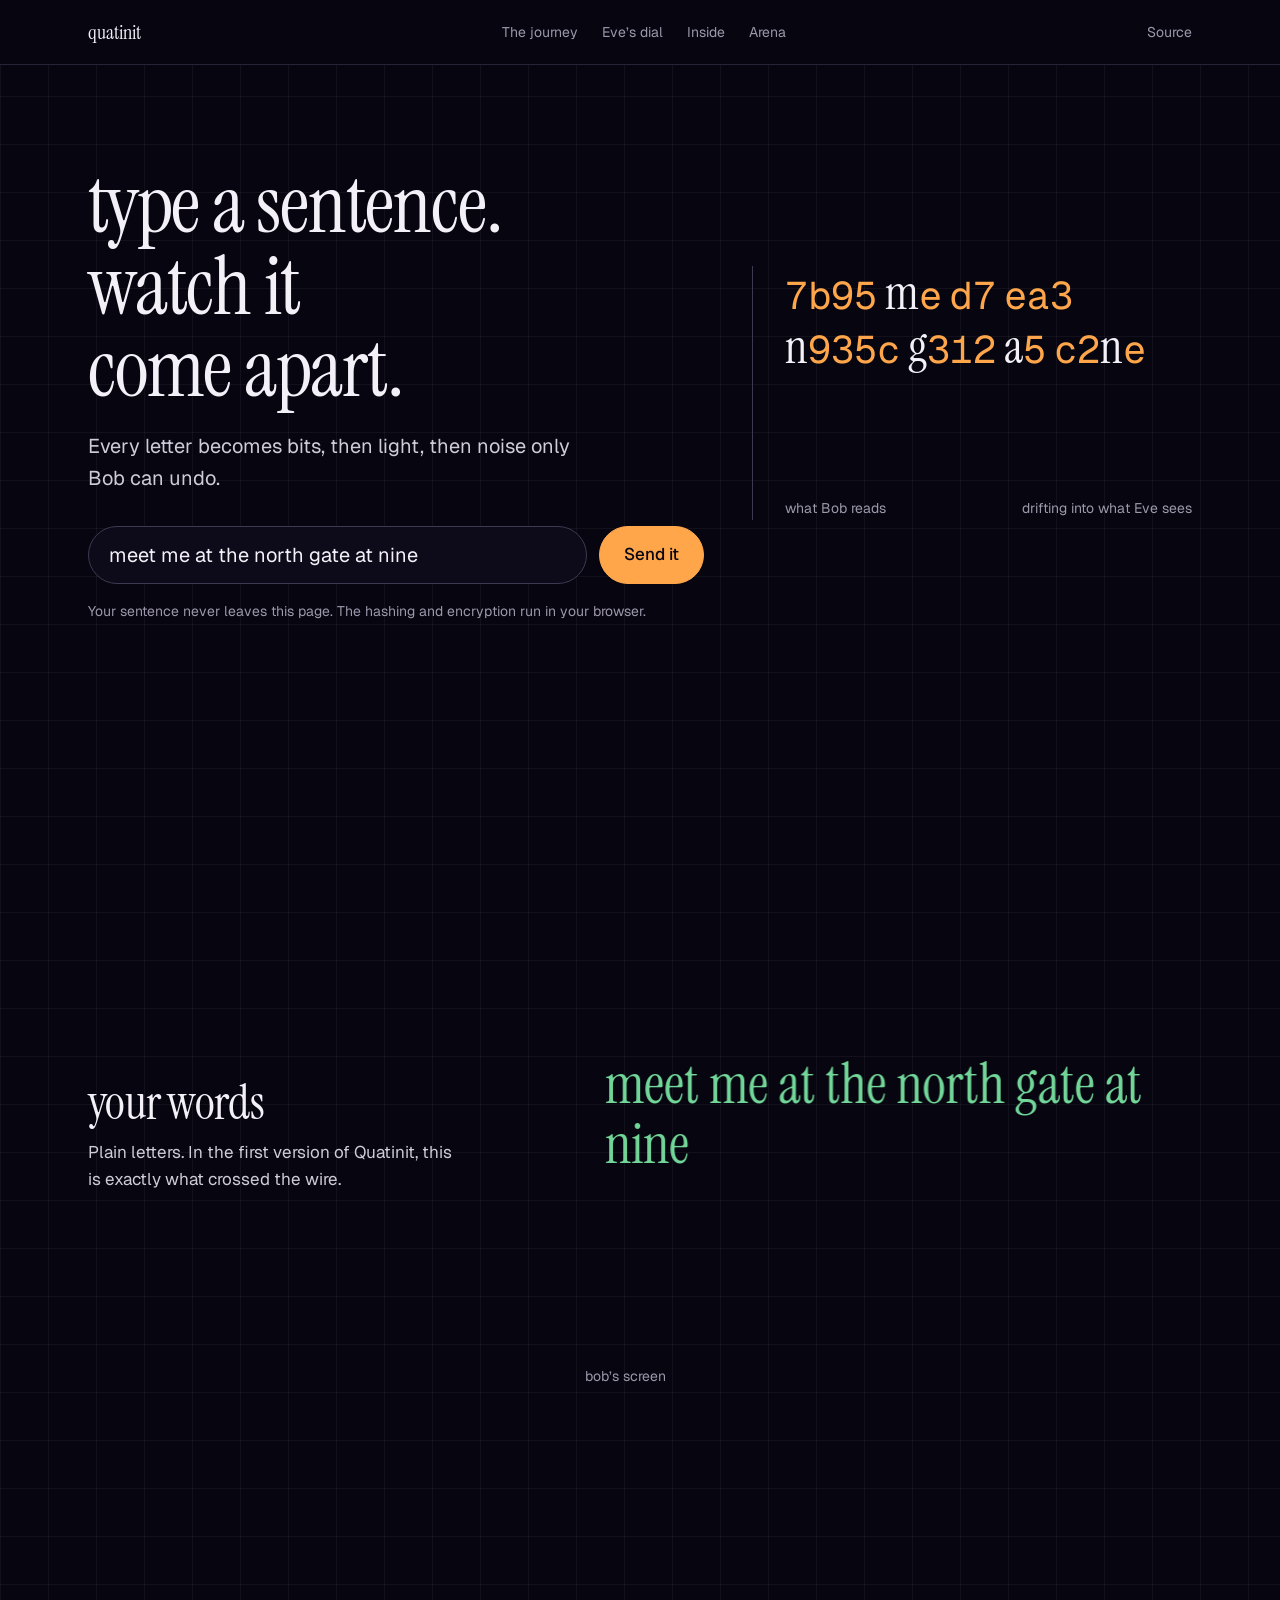
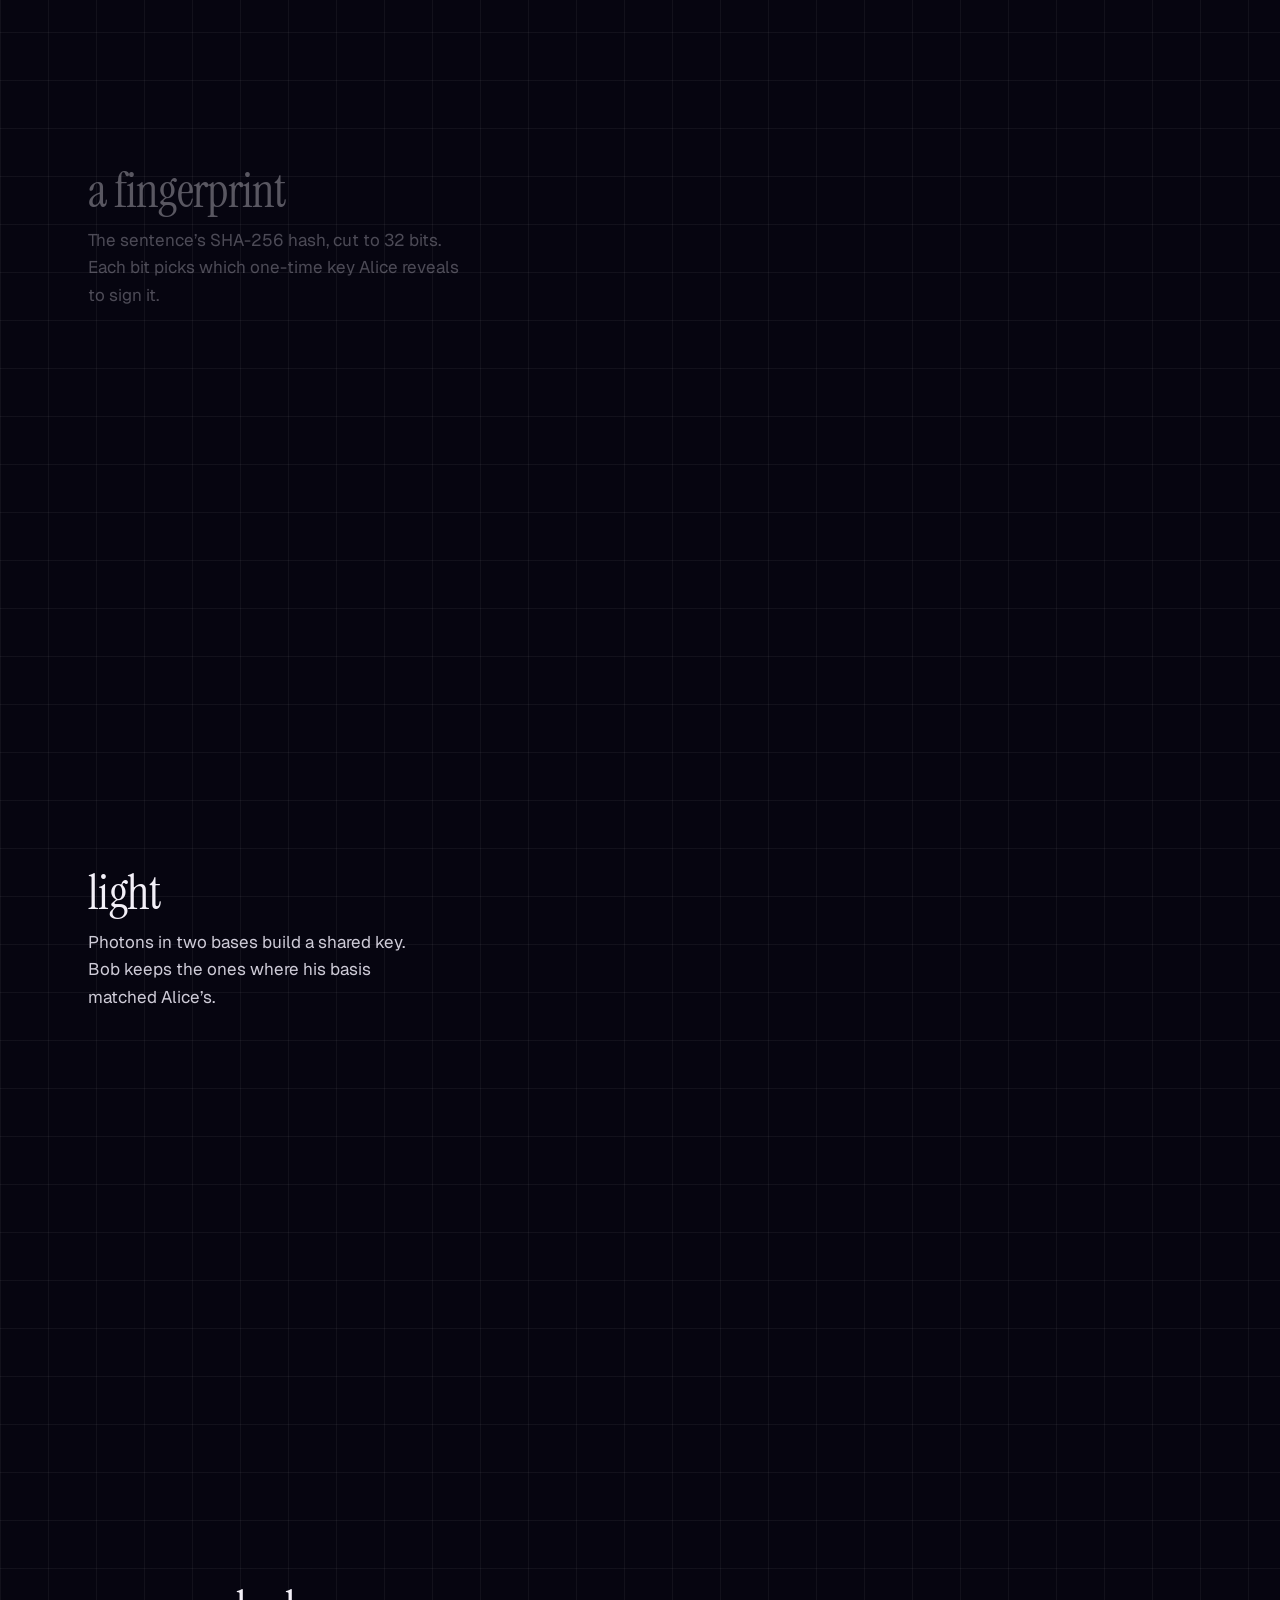
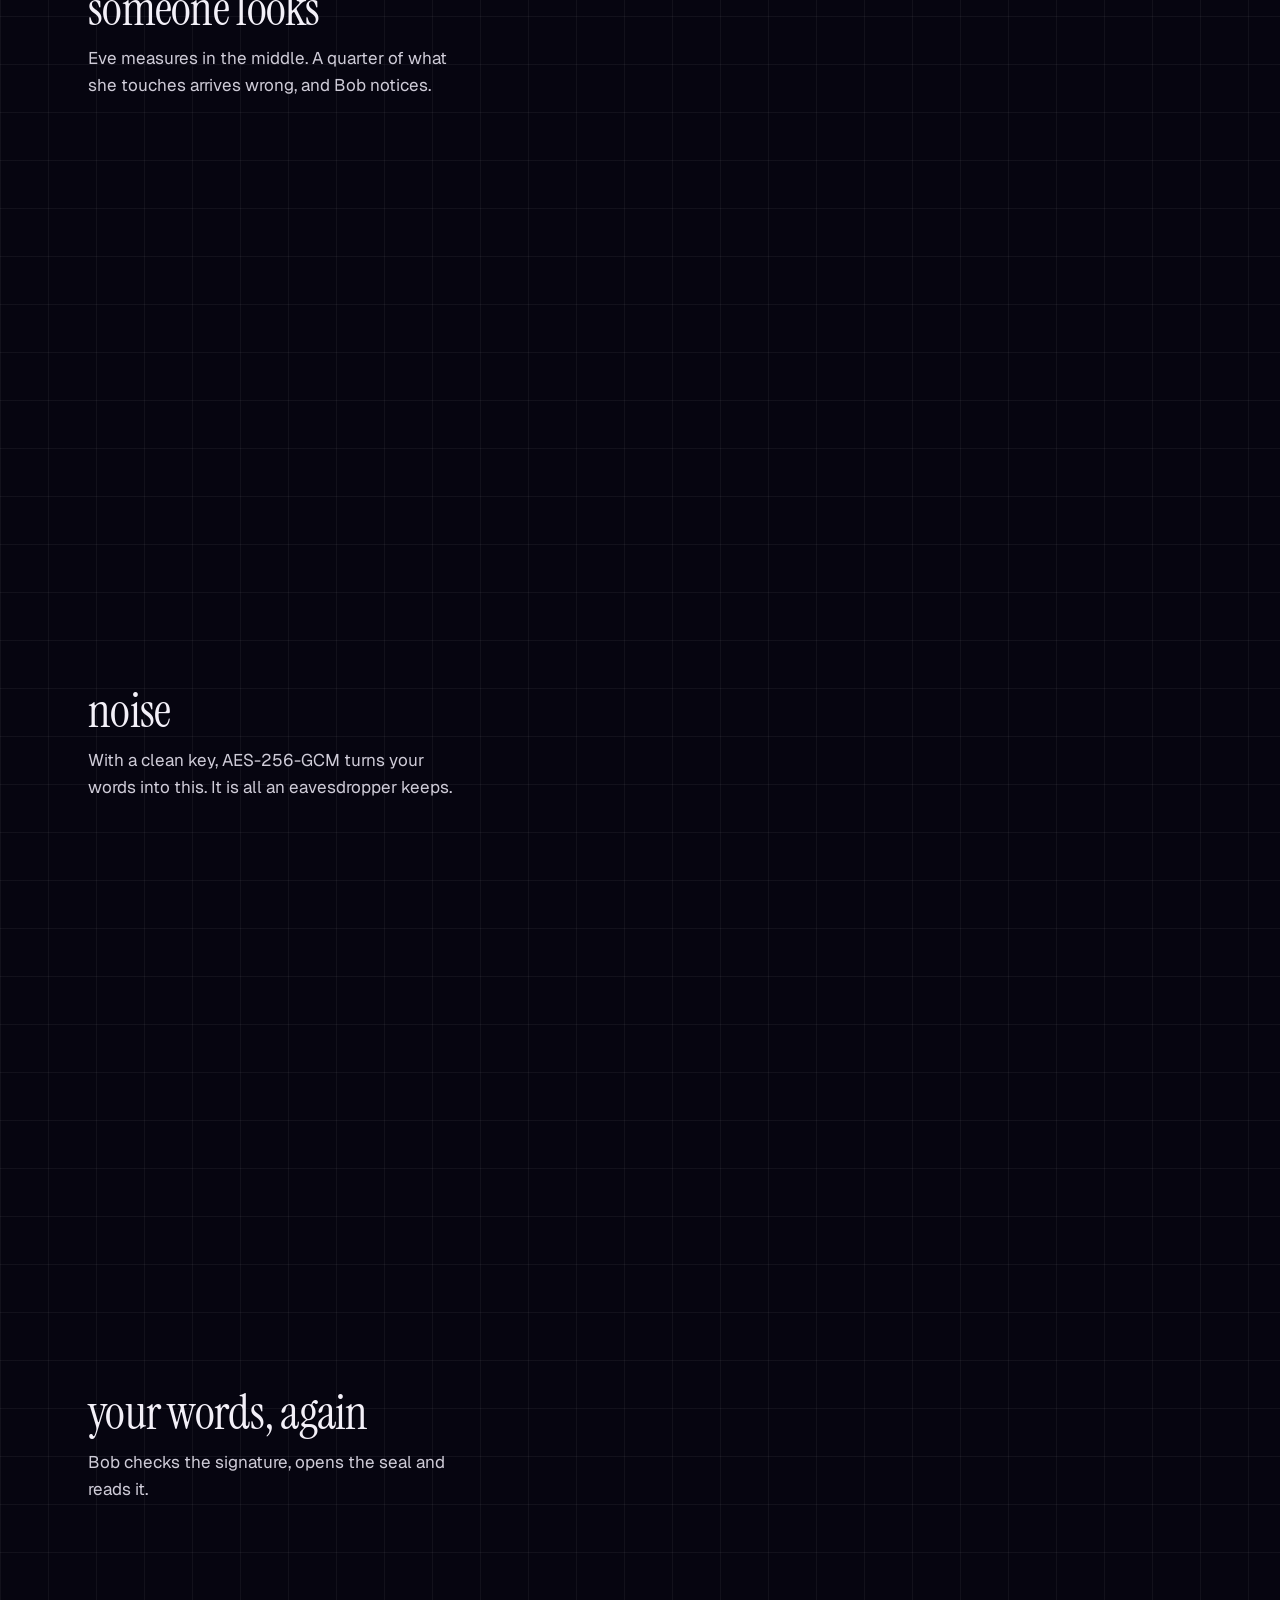
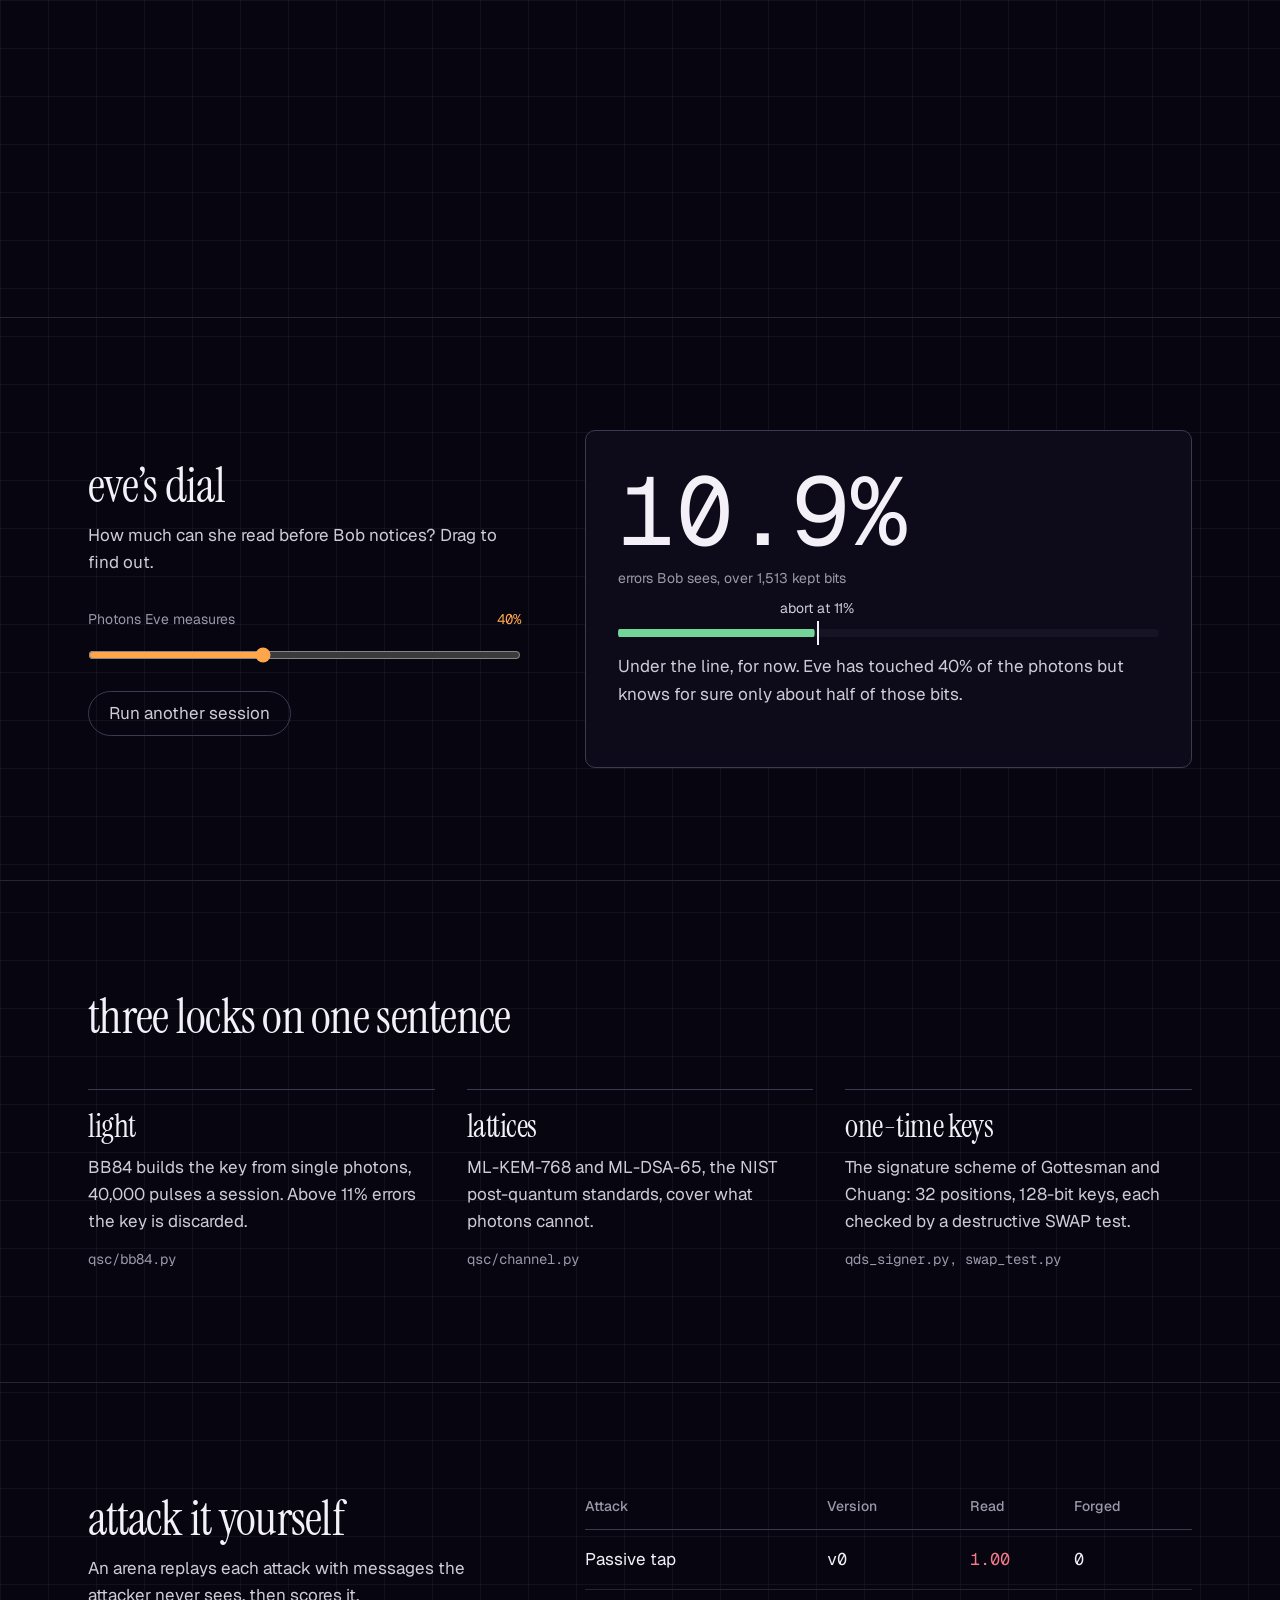
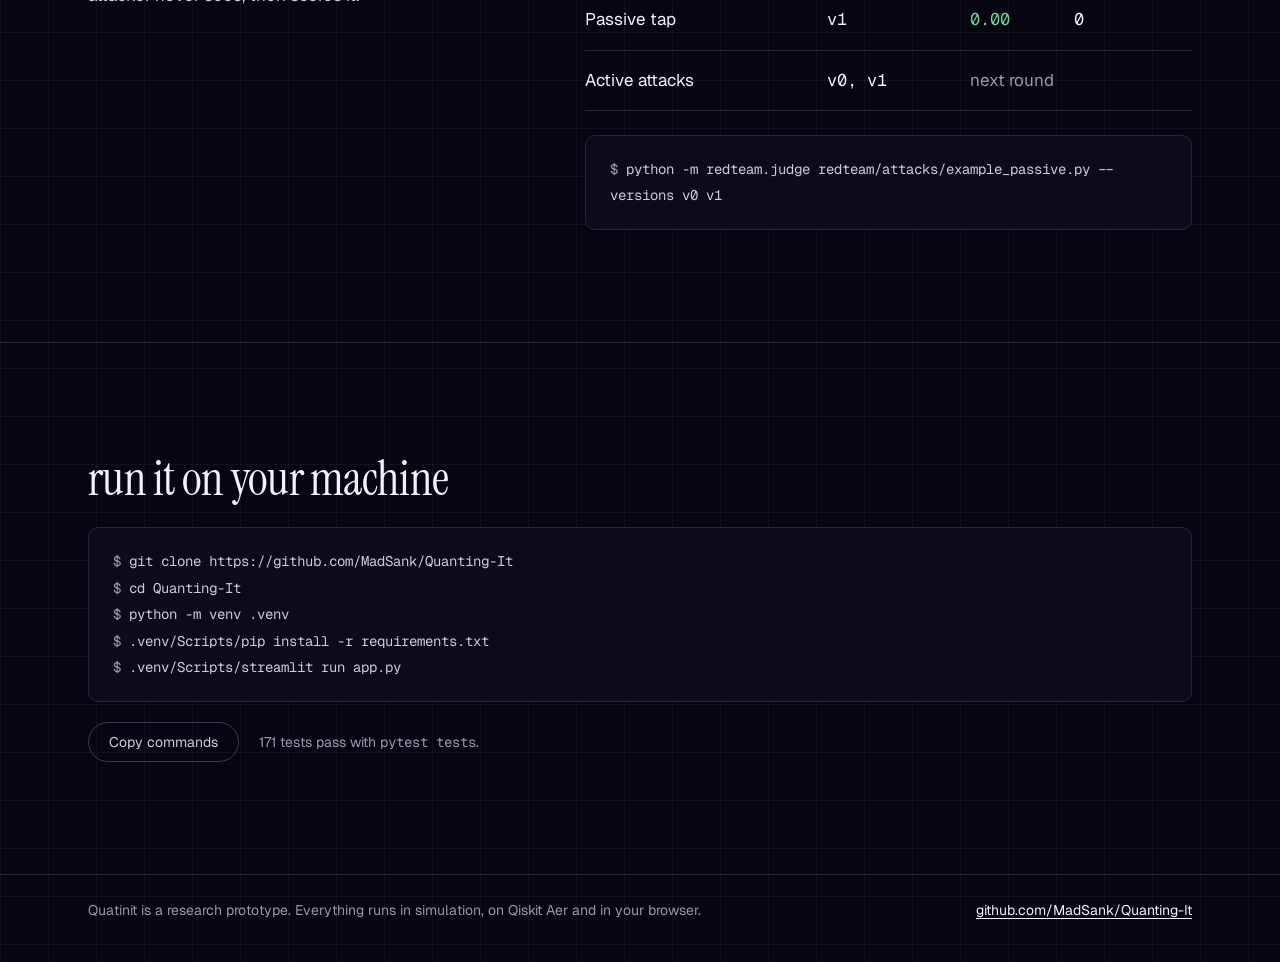
==== website/site/index.html @ ac348afd "Add interactive website, quantum-safe channel and red-team arena - website/site: interactive Particl" ====
<!doctype html>
<html lang="en">
<head>
<meta charset="utf-8">
<meta name="viewport" content="width=device-width, initial-scale=1">
<title>Quatinit: send a sentence through a quantum-safe line</title>
<meta name="description" content="Type a sentence and watch it become hash bits, photons and ciphertext on its way from Alice to Bob. Quatinit is a research prototype of quantum-safe messaging.">
<meta name="theme-color" content="#07060d">
<link rel="icon" href="assets/mark.svg" type="image/svg+xml">
<link rel="preconnect" href="https://fonts.googleapis.com">
<link rel="preconnect" href="https://fonts.gstatic.com" crossorigin>
<link href="https://fonts.googleapis.com/css2?family=Instrument+Serif&family=Geist:wght@400;500&family=Geist+Mono:wght@400&display=swap" rel="stylesheet">
<link rel="stylesheet" href="assets/base.css">
<link rel="stylesheet" href="assets/site.css">
</head>
<body>
<a class="skip" href="#story">Skip to the story</a>
<header class="nav">
  <div class="wrap">
    <a class="name" href="#top">quatinit</a>
    <nav aria-label="Sections">
      <ul>
        <li><a href="#story">The journey</a></li>
        <li><a href="#dial">Eve&rsquo;s dial</a></li>
        <li><a href="#inside">Inside</a></li>
        <li><a href="#arena">Arena</a></li>
      </ul>
    </nav>
    <a href="https://github.com/MadSank/Quanting-It">Source</a>
  </div>
</header>

<main id="top">
  <section class="hero" aria-labelledby="h1">
    <div class="wrap hero-grid">
      <div>
      <h1 id="h1">Type a sentence. Watch it come apart.</h1>
      <p class="lede">Every letter becomes bits, then light, then noise only Bob can undo.</p>
      <form class="compose" id="compose">
        <label class="vh" for="text">Your sentence</label>
        <input id="text" name="text" maxlength="48" value="meet me at the north gate at nine" autocomplete="off" spellcheck="false">
        <button class="btn" type="submit">Send it</button>
      </form>
      <p class="hint">Your sentence never leaves this page. The hashing and encryption run in your browser.</p>
      </div>
      <figure class="teaser" aria-hidden="true">
        <p class="teaser-text" id="teaser">meet me at the north gate at nine</p>
        <figcaption><span>what Bob reads</span><span>drifting into what Eve sees</span></figcaption>
      </figure>
    </div>
  </section>

  <section class="wrap story" id="story" aria-label="Your sentence, step by step">
    <div>
      <article class="step" data-s="0"><h2>your words</h2><p>Plain letters. In the first version of Quatinit, this is exactly what crossed the wire.</p></article>
      <article class="step" data-s="1"><h2>a fingerprint</h2><p>The sentence&rsquo;s SHA-256 hash, cut to 32 bits. Each bit picks which one-time key Alice reveals to sign it.</p></article>
      <article class="step" data-s="2"><h2>light</h2><p>Photons in two bases build a shared key. Bob keeps the ones where his basis matched Alice&rsquo;s.</p></article>
      <article class="step" data-s="3"><h2>someone looks</h2><p>Eve measures in the middle. A quarter of what she touches arrives wrong, and Bob notices.</p></article>
      <article class="step" data-s="4"><h2>noise</h2><p>With a clean key, AES-256-GCM turns your words into this. It is all an eavesdropper keeps.</p></article>
      <article class="step" data-s="5"><h2>your words, again</h2><p>Bob checks the signature, opens the seal and reads it.</p></article>
    </div>
    <div class="stage">
      <div class="field" aria-live="polite">
        <canvas id="cv" role="img" aria-label="Your sentence drawn as moving characters"></canvas>
        <noscript><p class="fallback">meet me at the north gate at nine</p></noscript>
        <div class="cap"><span id="where">alice&rsquo;s screen</span><span id="meter"></span></div>
      </div>
    </div>
  </section>

  <section class="band" id="dial" aria-labelledby="h2-dial">
    <div class="wrap dial">
      <div>
        <h2 id="h2-dial">eve&rsquo;s dial</h2>
        <p class="sub">How much can she read before Bob notices? Drag to find out.</p>
        <label class="range" for="frac"><span>Photons Eve measures</span><output id="fracOut" for="frac">40%</output></label>
        <input type="range" id="frac" min="0" max="100" step="5" value="40">
        <button class="choice" id="rerun" type="button">Run another session</button>
      </div>
      <div class="readout" aria-live="polite">
        <p class="big m" id="qber">0%</p>
        <p class="what">errors Bob sees, over <span id="kept">0</span> kept bits</p>
        <div class="scale" aria-hidden="true"><i id="bar"></i><s></s><em>abort at 11%</em></div>
        <p class="verdict" id="verdict"></p>
      </div>
    </div>
  </section>

  <section class="band" id="inside" aria-labelledby="h2-inside">
    <div class="wrap">
      <h2 id="h2-inside">three locks on one sentence</h2>
      <div class="layers">
        <article><h3>light</h3><p>BB84 builds the key from single photons, 40,000 pulses a session. Above 11% errors the key is discarded.</p><p class="m spec">qsc/bb84.py</p></article>
        <article><h3>lattices</h3><p>ML-KEM-768 and ML-DSA-65, the NIST post-quantum standards, cover what photons cannot.</p><p class="m spec">qsc/channel.py</p></article>
        <article><h3>one-time keys</h3><p>The signature scheme of Gottesman and Chuang: 32 positions, 128-bit keys, each checked by a destructive SWAP test.</p><p class="m spec">qds_signer.py, swap_test.py</p></article>
      </div>
    </div>
  </section>

  <section class="band" id="arena" aria-labelledby="h2-arena">
    <div class="wrap arena">
      <div>
        <h2 id="h2-arena">attack it yourself</h2>
        <p class="sub">An arena replays each attack with messages the attacker never sees, then scores it.</p>
      </div>
      <div class="table-wrap">
        <table>
          <caption class="vh">Judge results so far</caption>
          <thead><tr><th scope="col">Attack</th><th scope="col">Version</th><th scope="col">Read</th><th scope="col">Forged</th></tr></thead>
          <tbody>
            <tr><td>Passive tap</td><td class="m">v0</td><td class="m bad">1.00</td><td class="m">0</td></tr>
            <tr><td>Passive tap</td><td class="m">v1</td><td class="m good">0.00</td><td class="m">0</td></tr>
            <tr><td>Active attacks</td><td class="m">v0, v1</td><td colspan="2" class="muted">next round</td></tr>
          </tbody>
        </table>
        <pre class="cmd m"><span class="p">$</span> python -m redteam.judge redteam/attacks/example_passive.py --versions v0 v1</pre>
      </div>
    </div>
  </section>

  <section class="band" id="run" aria-labelledby="h2-run">
    <div class="wrap run">
      <h2 id="h2-run">run it on your machine</h2>
      <pre class="cmd m" id="cmds"><span class="p">$</span> git clone https://github.com/MadSank/Quanting-It
<span class="p">$</span> cd Quanting-It
<span class="p">$</span> python -m venv .venv
<span class="p">$</span> .venv/Scripts/pip install -r requirements.txt
<span class="p">$</span> .venv/Scripts/streamlit run app.py</pre>
      <div class="run-foot"><button class="choice" id="copy" type="button">Copy commands</button><span>171 tests pass with <span class="m">pytest tests</span>.</span></div>
    </div>
  </section>
</main>

<footer><div class="wrap"><span>Quatinit is a research prototype. Everything runs in simulation, on Qiskit Aer and in your browser.</span><a href="https://github.com/MadSank/Quanting-It">github.com/MadSank/Quanting-It</a></div></footer>
<script type="module" src="assets/main.js"></script>
</body>
</html>
---- website/site/assets/base.css ----
/* Hallmark · theme: lumen (chosen by the user, variant: particles) · genre: atmospheric · job: try · shared tokens and base for the Quatinit site */
/* Hallmark · pre-emit critique: P4 H4 E5 S5 R4 V5 · weakest: H, heroes are type-led; the visitor's own sentence is the picture */
:root {
  --color-paper: oklch(12.5% 0.027 290); --color-paper-2: oklch(16% 0.03 290); --color-paper-3: oklch(20% 0.032 290);
  --color-ink: oklch(96% 0.01 300); --color-ink-2: oklch(85% 0.017 298); --color-muted: oklch(69% 0.026 295);
  --color-rule: oklch(27% 0.034 290); --color-rule-2: oklch(36% 0.04 292); --rule-blueprint: oklch(96% 0.01 300 / 0.05);
  --color-accent: oklch(80% 0.15 62); --color-accent-2: oklch(72% 0.15 12); --color-accent-ink: oklch(14% 0.028 290);
  --color-live: oklch(80% 0.13 155); --color-focus: oklch(80% 0.15 62);
  --color-accent-wash: oklch(80% 0.15 62 / 0.12); --color-rose-wash: oklch(72% 0.15 12 / 0.14);
  --font-display: "Instrument Serif", ui-serif, Georgia, serif; --font-body: "Geist", ui-sans-serif, system-ui, sans-serif; --font-outlier: "Geist Mono", ui-monospace, monospace;
  --radius-card: 10px; --radius-pill: 999px;
  --text-sm: 0.875rem; --text-base: 1.0625rem; --text-lg: 1.25rem; --text-title: 2rem; --text-display-s: 3rem; --text-display: clamp(3rem, 6.4vw, 5.6rem);
  --ease: cubic-bezier(.2, .7, .2, 1); --container: 1200px; --gutter: clamp(16px, 4vw, 48px);
}
*, *::before, *::after { box-sizing: border-box; }
html, body { overflow-x: clip; }
html { color-scheme: dark; scrollbar-color: var(--color-rule-2) var(--color-paper); }
body { margin: 0; color: var(--color-ink-2); font-family: var(--font-body); font-size: var(--text-base); line-height: 1.6; caret-color: var(--color-accent);
  background-color: var(--color-paper); background-image: linear-gradient(var(--rule-blueprint) 1px, transparent 1px), linear-gradient(90deg, var(--rule-blueprint) 1px, transparent 1px); background-size: 48px 48px; }
::selection { background: var(--color-accent); color: var(--color-accent-ink); }
h1, h2, h3 { font-family: var(--font-display); font-weight: 400; color: var(--color-ink); letter-spacing: -0.015em; line-height: 1; margin: 0; overflow-wrap: break-word; min-width: 0; text-wrap: balance; text-transform: lowercase; }
p { margin: 0; text-wrap: pretty; }
a { color: var(--color-ink); text-underline-offset: 0.2em; }
:focus-visible { outline: 2px solid var(--color-focus); outline-offset: 3px; transition: none; }
.wrap { max-width: var(--container); margin: 0 auto; padding: 0 var(--gutter); }
.m { font-family: var(--font-outlier); }
.vh { position: absolute; width: 1px; height: 1px; overflow: hidden; clip-path: inset(50%); white-space: nowrap; }

.nav .wrap { display: flex; justify-content: space-between; padding-top: 24px; padding-bottom: 24px; font-size: var(--text-sm); }
.nav .name { font-family: var(--font-display); font-size: var(--text-lg); text-decoration: none; }
.hero .wrap { min-height: min(720px, calc(100dvh - 80px)); display: grid; align-content: center; padding-bottom: 64px; }
.hero h1 { font-size: var(--text-display); max-width: 14ch; }
.hero .lede { margin-top: 20px; font-size: var(--text-lg); max-width: 40ch; }
.compose { margin-top: 32px; display: flex; gap: 12px; flex-wrap: wrap; max-width: 640px; }
.compose input { flex: 1 1 280px; font: inherit; font-size: var(--text-lg); color: var(--color-ink); background: var(--color-paper-2); border: 1px solid var(--color-rule-2); border-radius: var(--radius-pill); padding: 12px 20px; }
.compose input:hover { border-color: var(--color-muted); }
.btn { font: inherit; font-weight: 500; border-radius: var(--radius-pill); padding: 12px 24px; cursor: pointer; border: 1px solid var(--color-accent); background: var(--color-accent); color: var(--color-accent-ink); transition: transform 160ms var(--ease); text-decoration: none; display: inline-block; }
.btn:hover { transform: translateY(-1px); }
.btn:active { transform: translateY(1px); }
.btn:disabled { opacity: .45; cursor: not-allowed; transform: none; }
.choice { font: inherit; border-radius: var(--radius-pill); padding: 8px 20px; cursor: pointer; border: 1px solid var(--color-rule-2); background: transparent; color: var(--color-ink-2); transition: border-color 160ms var(--ease), color 160ms var(--ease); }
.choice:hover { border-color: var(--color-muted); color: var(--color-ink); }
.choice:active { transform: translateY(1px); }
.choice[aria-pressed="true"] { border-color: var(--color-accent); color: var(--color-accent); background: var(--color-accent-wash); }

.story { display: grid; grid-template-columns: minmax(0, 5fr) minmax(0, 7fr); gap: 64px; padding-bottom: 120px; }
.step { min-height: 78vh; display: grid; align-content: center; opacity: .35; transition: opacity 400ms var(--ease); }
.step.on { opacity: 1; }
.step h2 { font-size: var(--text-display-s); }
.step p { margin-top: 12px; max-width: 34ch; }
.stage { position: sticky; top: 12vh; height: 76vh; display: grid; place-items: center; }

footer { border-top: 1px solid var(--color-rule); padding: 24px 0 40px; font-size: var(--text-sm); color: var(--color-muted); }
footer .wrap { display: flex; justify-content: space-between; gap: 16px; flex-wrap: wrap; }
@media (max-width: 900px) {
  .story { grid-template-columns: minmax(0, 1fr); }
  .stage { top: 0; height: auto; padding: 16px 0; background: var(--color-paper); z-index: 2; }
  .step { min-height: 60vh; }
}
@media (prefers-reduced-motion: reduce) { .step { opacity: 1; transition: none; } .btn, .choice { transition: none; } }
---- website/site/assets/site.css ----
/* Hallmark · theme: lumen (chosen by the user from three variants) · genre: atmospheric · job: try · hero: the sentence you type, set large · nav: wordmark, four section links, source · footer: one line · signature: each character of your sentence is a particle that becomes hash bits, photons, ciphertext and your sentence again · scroll: one pinned canvas · sections: hero, story, eve's dial, inside, arena, run, footer */
/* Hallmark · pre-emit critique: P4 H4 E5 S5 R4 V5 · weakest: P, no photographs or product screenshots; the protocol drawn live is the picture, and the Streamlit console could be captured for the run section later */
.skip { position: absolute; left: 16px; top: -48px; background: var(--color-accent); color: var(--color-accent-ink); padding: 8px 16px; border-radius: var(--radius-pill); z-index: 10; }
.skip:focus-visible { top: 12px; }
.nav { position: sticky; top: 0; z-index: 5; background: var(--color-paper); border-bottom: 1px solid var(--color-rule); }
.nav .wrap { align-items: center; padding-top: 16px; padding-bottom: 16px; gap: 24px; }
.nav ul { list-style: none; display: flex; gap: 24px; margin: 0 auto 0 0; padding: 0; }
.nav ul a, .nav > .wrap > a:last-child { color: var(--color-muted); text-decoration: none; }
.nav ul a:hover, .nav > .wrap > a:last-child:hover { color: var(--color-ink); }
.hero-grid { grid-template-columns: minmax(0, 7fr) minmax(0, 5fr); column-gap: 48px; align-items: center; }
.teaser { margin: 0; border-left: 1px solid var(--color-rule-2); padding-left: 32px; }
.teaser-text { font-family: var(--font-display); font-size: var(--text-display-s); line-height: 1.12; color: var(--color-ink); overflow-wrap: anywhere; min-height: 4lh; }
.teaser-text .x { font-family: var(--font-outlier); font-size: 0.8em; color: var(--color-accent); }
.teaser figcaption { display: flex; justify-content: space-between; margin-top: 16px; font-size: var(--text-sm); color: var(--color-muted); }
.hint { margin-top: 16px; font-size: var(--text-sm); color: var(--color-muted); }

.field { position: relative; width: 100%; height: 100%; max-height: 520px; }
.field canvas { position: absolute; inset: 0; width: 100%; height: 100%; display: block; }
.field .fallback { font-family: var(--font-display); font-size: var(--text-title); color: var(--color-ink); }
.field .cap { position: absolute; left: 0; right: 0; bottom: 0; display: flex; justify-content: space-between; gap: 16px; font-size: var(--text-sm); color: var(--color-muted); }
.field .cap b { color: var(--color-live); font-weight: 400; }
.field .cap b.bad { color: var(--color-accent-2); }

.band { padding: 112px 0; border-top: 1px solid var(--color-rule); }
.band h2 { font-size: var(--text-display-s); }
.sub { margin-top: 12px; max-width: 44ch; }

.dial { display: grid; grid-template-columns: minmax(0, 5fr) minmax(0, 7fr); gap: 64px; align-items: center; }
.range { display: flex; justify-content: space-between; margin-top: 32px; font-size: var(--text-sm); color: var(--color-muted); }
.range output { font-family: var(--font-outlier); color: var(--color-accent); }
input[type="range"] { width: 100%; margin: 12px 0 24px; accent-color: var(--color-accent); height: 24px; cursor: pointer; }
.readout { background: var(--color-paper-2); border: 1px solid var(--color-rule-2); border-radius: var(--radius-card); padding: 32px; }
.readout .big { font-size: clamp(3.5rem, 8vw, 6rem); line-height: 1; color: var(--color-ink); font-variant-numeric: tabular-nums; }
.readout .big.bad { color: var(--color-accent-2); }
.readout .what { margin-top: 8px; color: var(--color-muted); font-size: var(--text-sm); }
.scale { position: relative; height: 8px; border-radius: 4px; background: var(--color-paper-3); margin: 40px 0 16px; }
.scale i { position: absolute; inset: 0; border-radius: 4px; background: var(--color-live); transform-origin: left; transform: scaleX(0); transition: transform 500ms var(--ease); }
.scale i.bad { background: var(--color-accent-2); }
.scale s { position: absolute; top: -8px; bottom: -8px; width: 2px; background: var(--color-ink); left: 36.67%; }
.scale em { position: absolute; left: 36.67%; top: -32px; transform: translateX(-50%); font-style: normal; font-size: var(--text-sm); color: var(--color-ink-2); white-space: nowrap; }
.verdict { min-height: 3lh; color: var(--color-ink-2); }

.layers { display: grid; grid-template-columns: repeat(3, minmax(0, 1fr)); gap: 32px; margin-top: 48px; }
.layers article { border-top: 1px solid var(--color-rule-2); padding-top: 20px; }
.layers h3 { font-size: var(--text-title); }
.layers p { margin-top: 12px; }
.layers .spec { font-size: var(--text-sm); color: var(--color-muted); }

.arena { display: grid; grid-template-columns: minmax(0, 5fr) minmax(0, 7fr); gap: 64px; align-items: start; }
.table-wrap { min-width: 0; }
table { width: 100%; border-collapse: collapse; font-size: var(--text-base); }
th { text-align: left; font-weight: 500; color: var(--color-muted); font-size: var(--text-sm); padding: 0 12px 12px 0; border-bottom: 1px solid var(--color-rule-2); }
td { padding: 16px 12px 16px 0; border-bottom: 1px solid var(--color-rule); color: var(--color-ink); }
td.bad { color: var(--color-accent-2); } td.good { color: var(--color-live); } td.muted { color: var(--color-muted); }
.cmd { margin: 24px 0 0; padding: 20px 24px; background: var(--color-paper-2); border: 1px solid var(--color-rule); border-radius: var(--radius-card); color: var(--color-ink-2); font-size: var(--text-sm); line-height: 1.9; white-space: pre-wrap; overflow-wrap: anywhere; }
.cmd .p { color: var(--color-muted); user-select: none; }

.run h2 { margin-bottom: 8px; }
.run-foot { display: flex; align-items: center; gap: 20px; flex-wrap: wrap; margin-top: 20px; color: var(--color-muted); font-size: var(--text-sm); }

@media (max-width: 900px) {
  .hero-grid { grid-template-columns: minmax(0, 1fr); }
  .teaser { border-left: 0; padding-left: 0; margin-top: 40px; }
  .nav ul { display: none; }
  .nav .wrap { justify-content: space-between; }
  .dial, .arena, .layers { grid-template-columns: minmax(0, 1fr); gap: 32px; }
  .field { height: 46vh; }
  .stage { order: -1; position: sticky; top: 57px; height: 46vh; border-bottom: 1px solid var(--color-rule); }
  .story { gap: 0; }
  .step { min-height: 70vh; }
  .hero .wrap { padding-top: 32px; }
  .band { padding: 80px 0; }
}
@media (prefers-reduced-motion: reduce) { .scale i { transition: none; } }
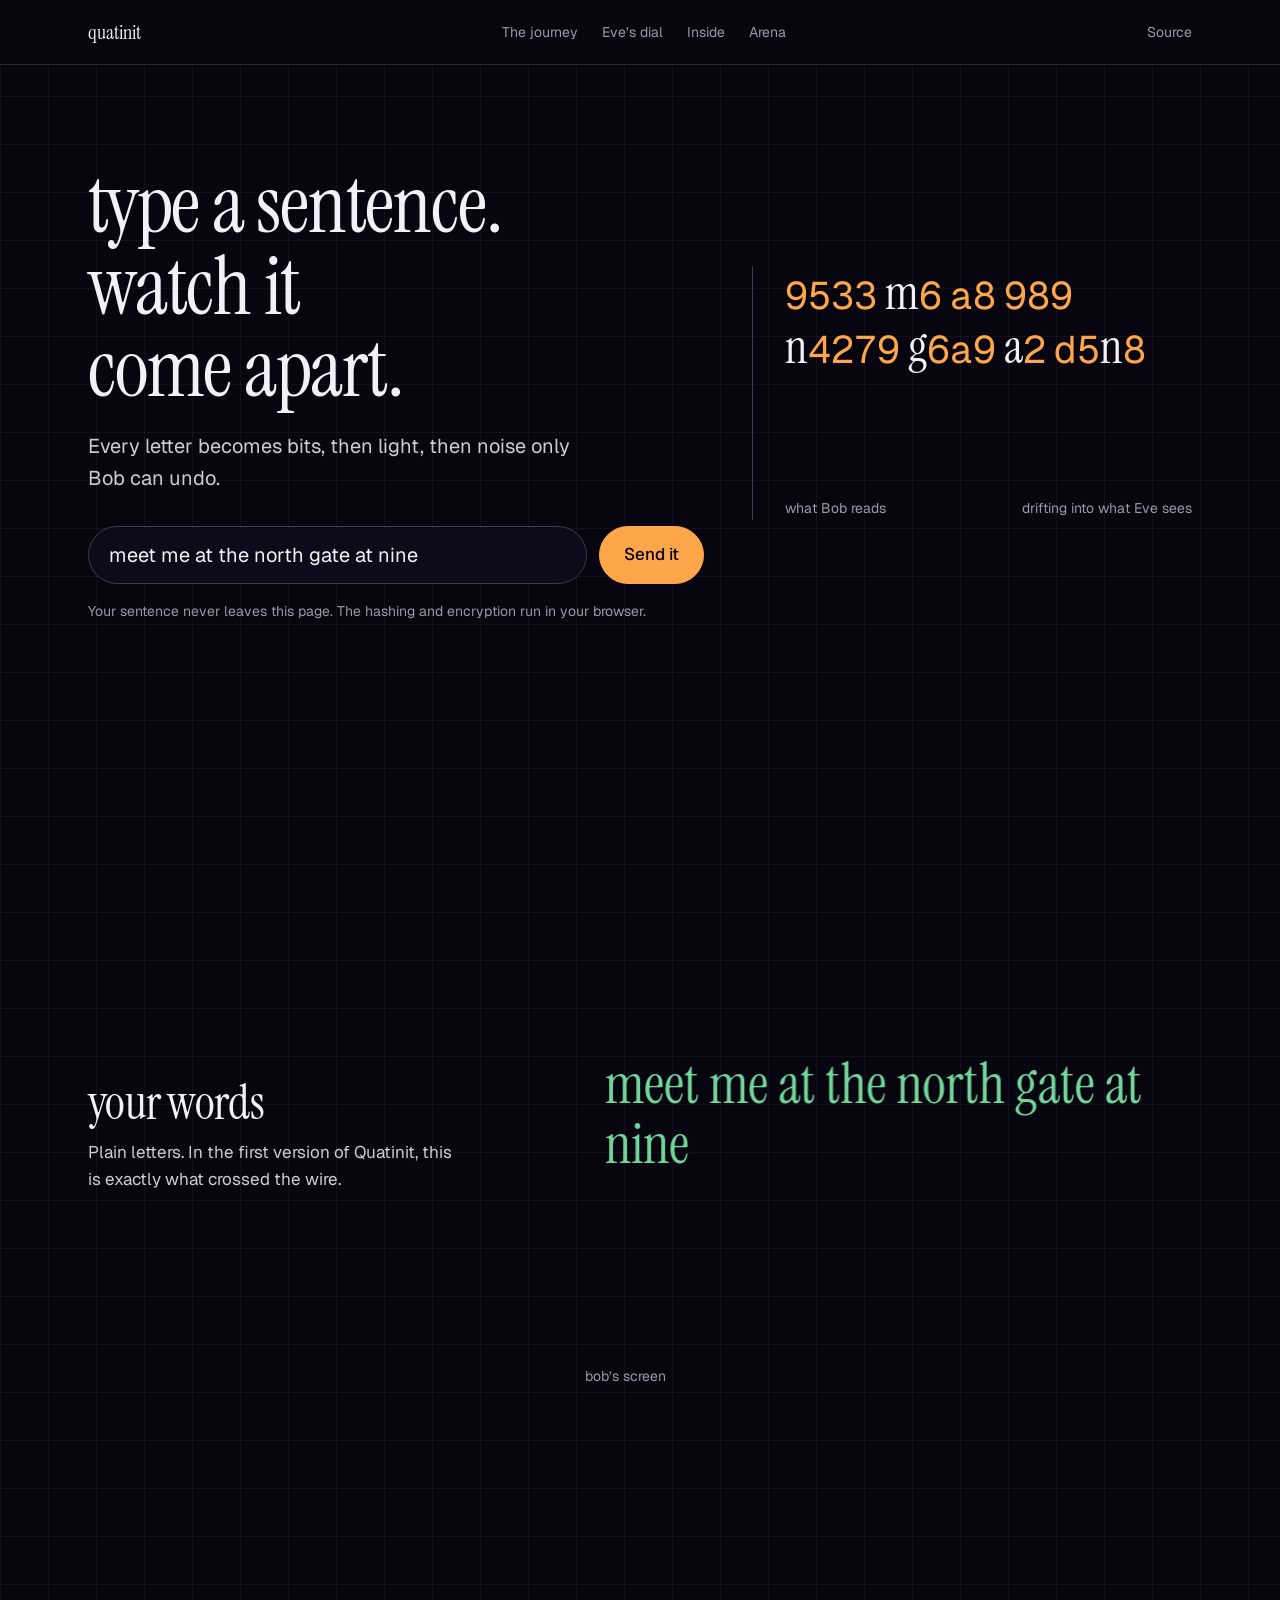
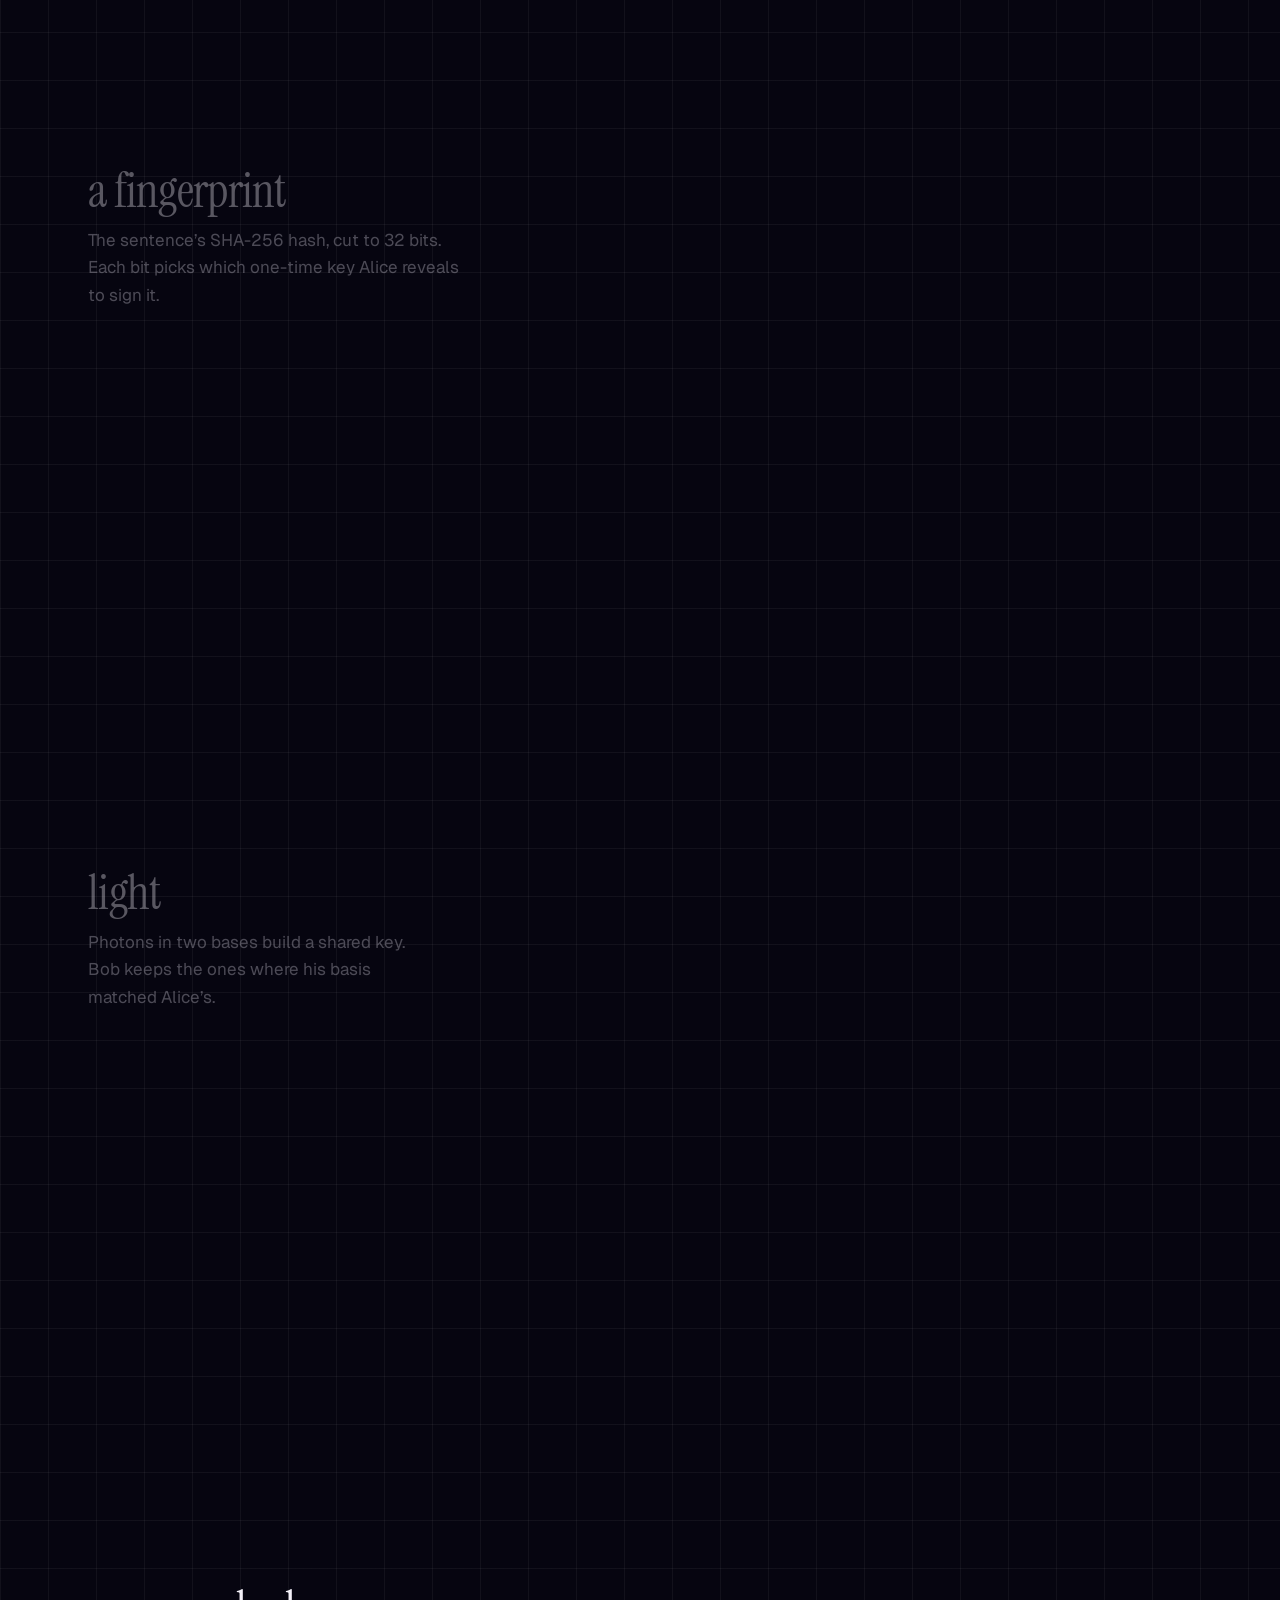
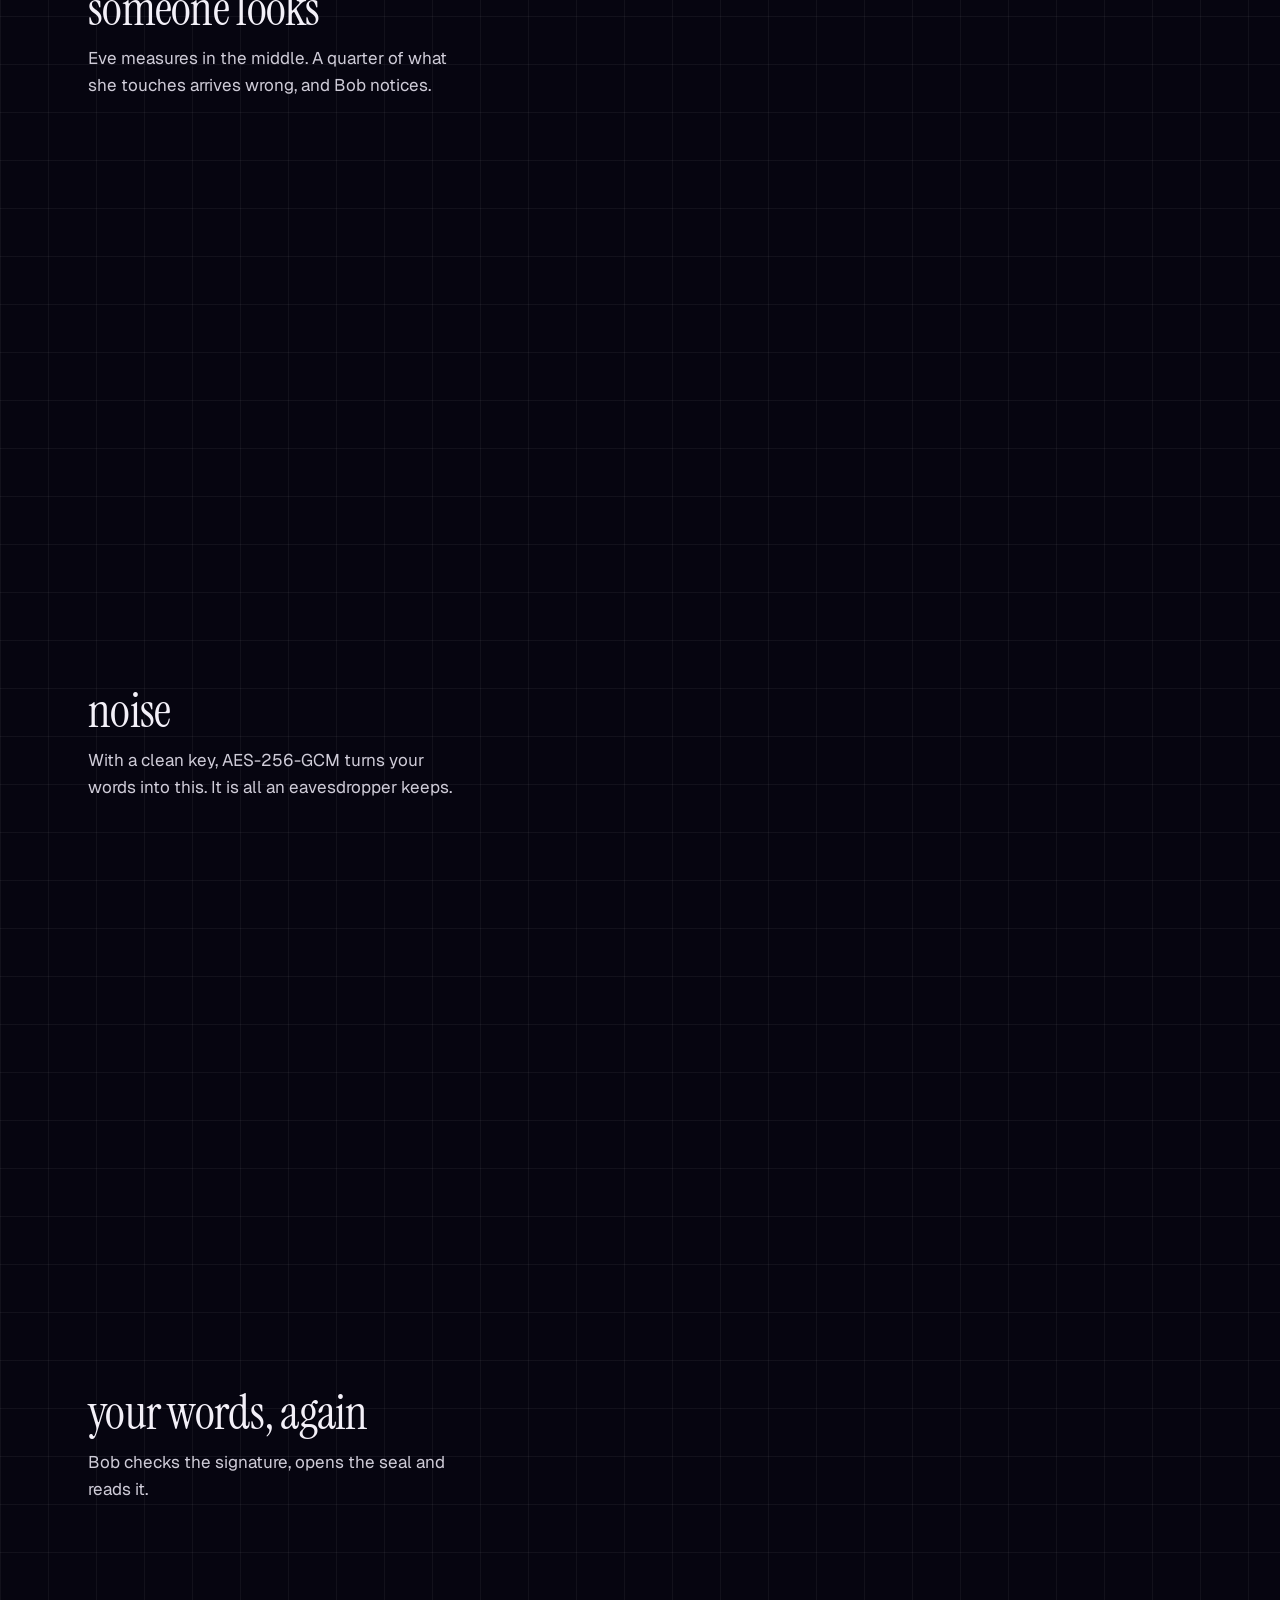
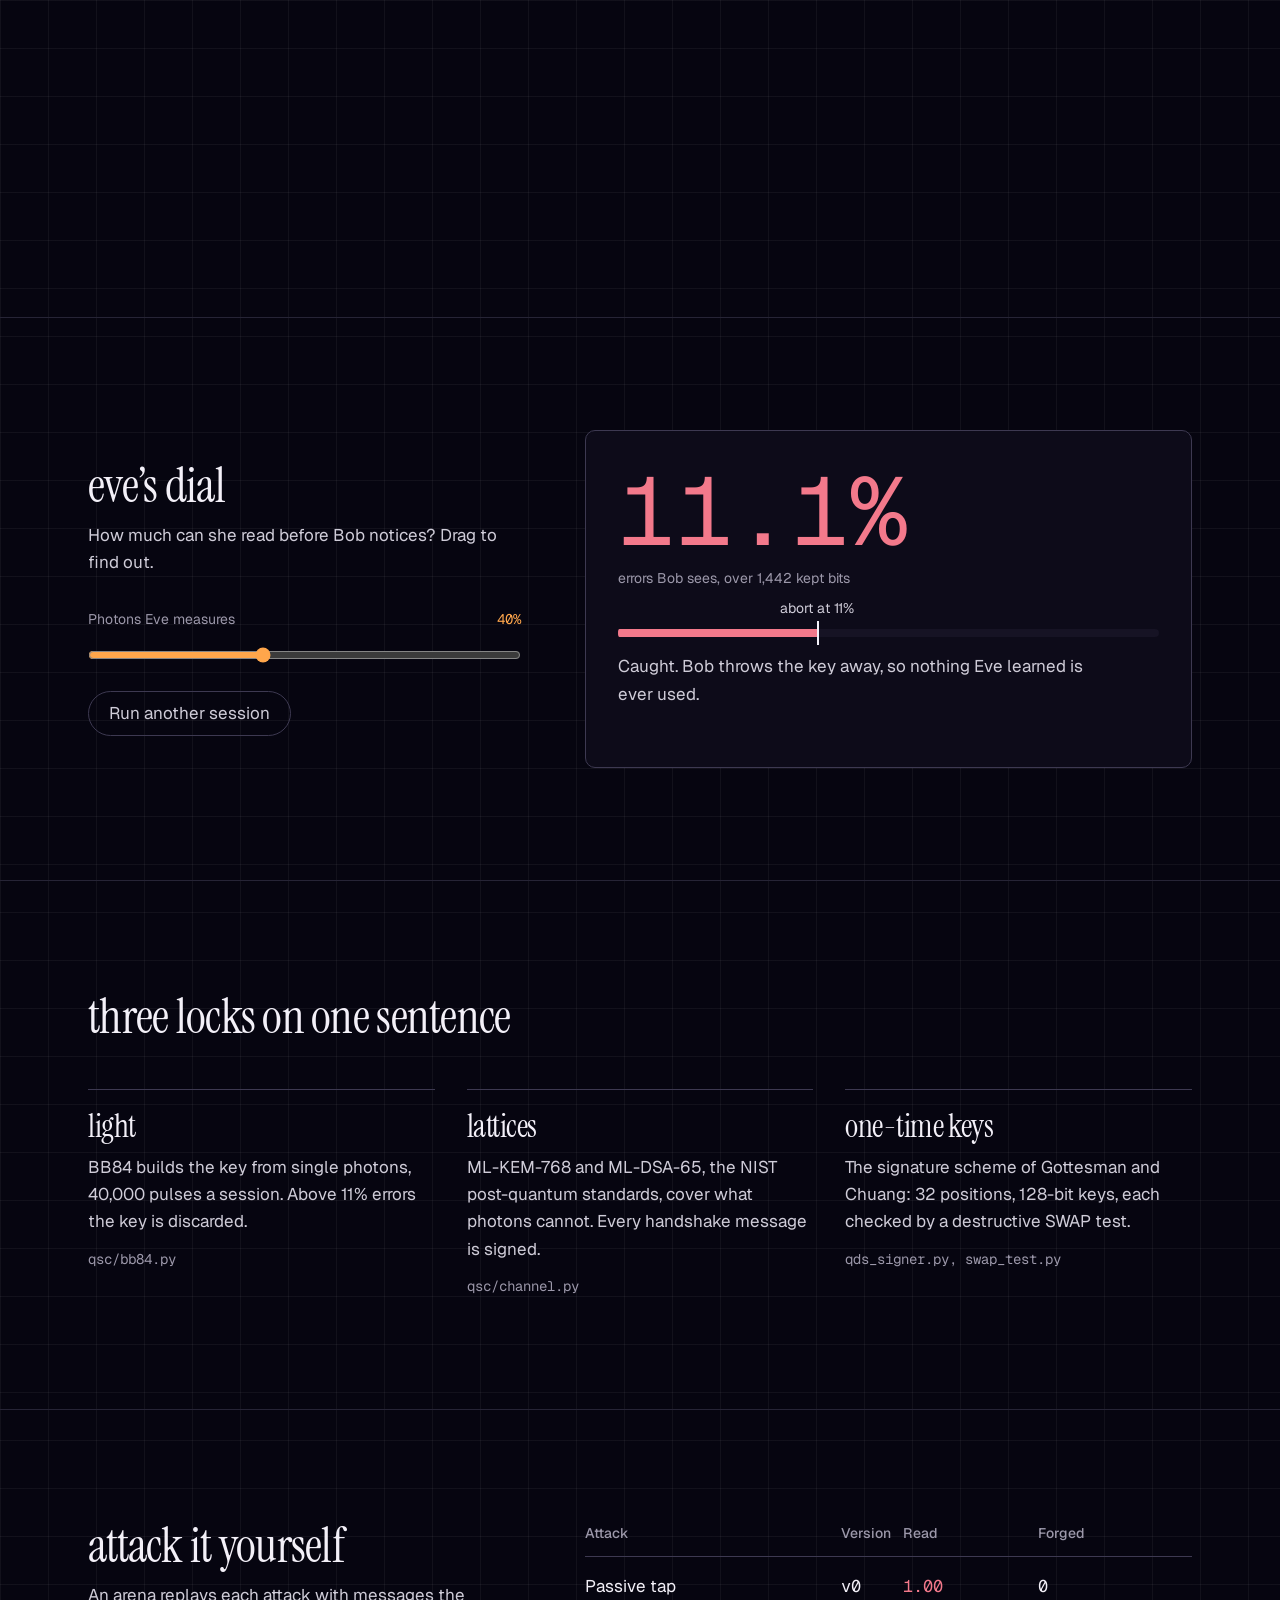
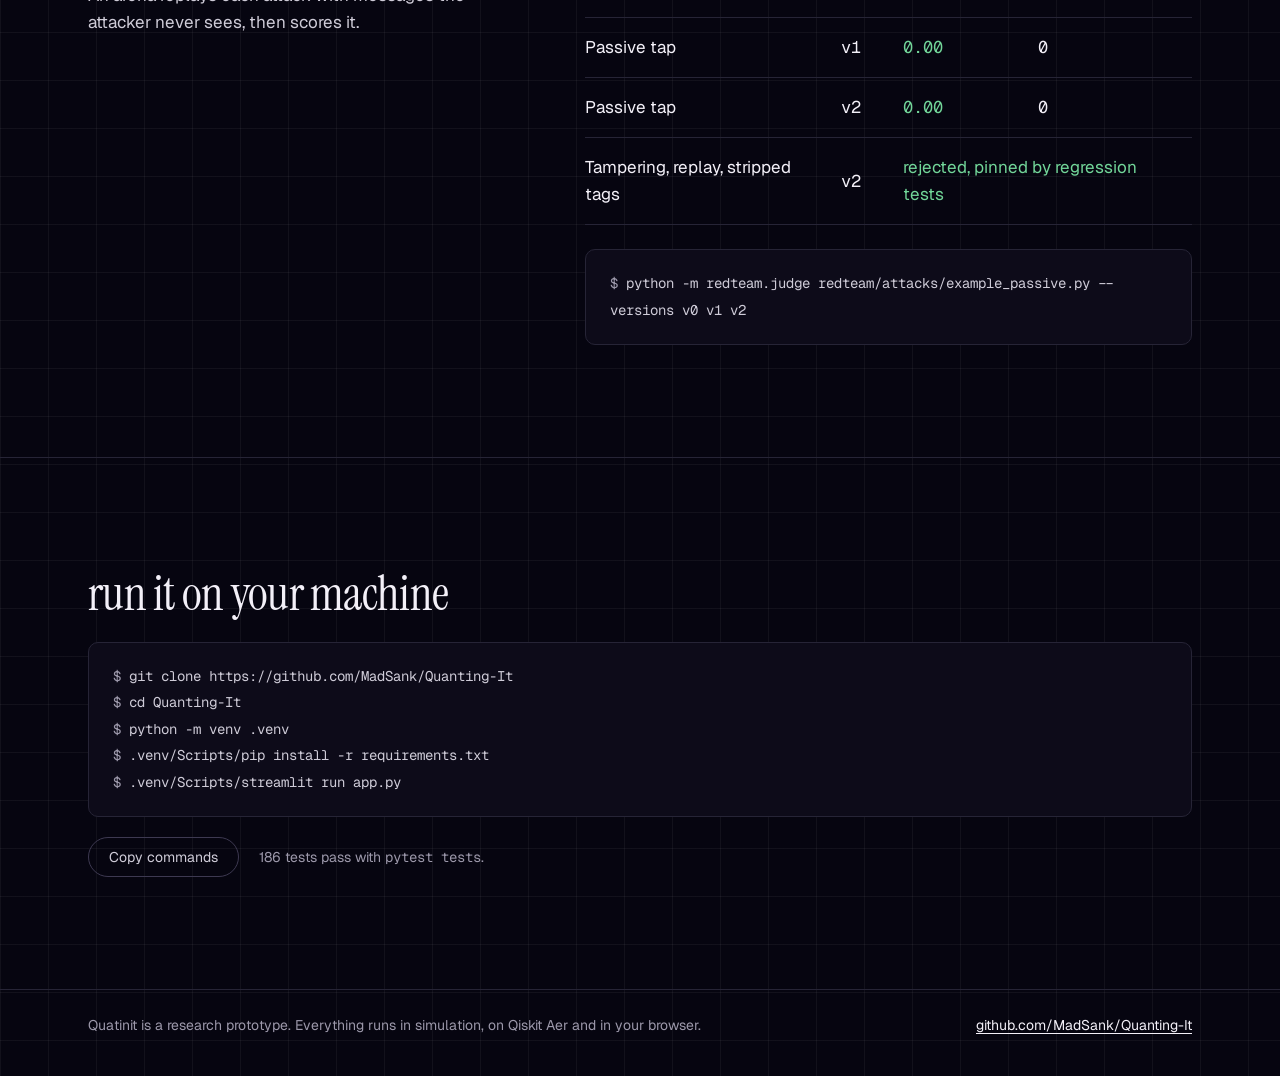
==== commit e0171d00: "Harden legacy packet and add v2 quantum-safe channel Legacy (v0): - require the ML-DSA tag when Bob " ====
--- a/website/site/index.html
+++ b/website/site/index.html
@@ -91,7 +91,7 @@
       <h2 id="h2-inside">three locks on one sentence</h2>
       <div class="layers">
         <article><h3>light</h3><p>BB84 builds the key from single photons, 40,000 pulses a session. Above 11% errors the key is discarded.</p><p class="m spec">qsc/bb84.py</p></article>
-        <article><h3>lattices</h3><p>ML-KEM-768 and ML-DSA-65, the NIST post-quantum standards, cover what photons cannot.</p><p class="m spec">qsc/channel.py</p></article>
+        <article><h3>lattices</h3><p>ML-KEM-768 and ML-DSA-65, the NIST post-quantum standards, cover what photons cannot. Every handshake message is signed.</p><p class="m spec">qsc/channel.py</p></article>
         <article><h3>one-time keys</h3><p>The signature scheme of Gottesman and Chuang: 32 positions, 128-bit keys, each checked by a destructive SWAP test.</p><p class="m spec">qds_signer.py, swap_test.py</p></article>
       </div>
     </div>
@@ -110,10 +110,11 @@
           <tbody>
             <tr><td>Passive tap</td><td class="m">v0</td><td class="m bad">1.00</td><td class="m">0</td></tr>
             <tr><td>Passive tap</td><td class="m">v1</td><td class="m good">0.00</td><td class="m">0</td></tr>
-            <tr><td>Active attacks</td><td class="m">v0, v1</td><td colspan="2" class="muted">next round</td></tr>
+            <tr><td>Passive tap</td><td class="m">v2</td><td class="m good">0.00</td><td class="m">0</td></tr>
+            <tr><td>Tampering, replay, stripped tags</td><td class="m">v2</td><td colspan="2" class="good">rejected, pinned by regression tests</td></tr>
           </tbody>
         </table>
-        <pre class="cmd m"><span class="p">$</span> python -m redteam.judge redteam/attacks/example_passive.py --versions v0 v1</pre>
+        <pre class="cmd m"><span class="p">$</span> python -m redteam.judge redteam/attacks/example_passive.py --versions v0 v1 v2</pre>
       </div>
     </div>
   </section>
@@ -126,7 +127,7 @@
 <span class="p">$</span> python -m venv .venv
 <span class="p">$</span> .venv/Scripts/pip install -r requirements.txt
 <span class="p">$</span> .venv/Scripts/streamlit run app.py</pre>
-      <div class="run-foot"><button class="choice" id="copy" type="button">Copy commands</button><span>171 tests pass with <span class="m">pytest tests</span>.</span></div>
+      <div class="run-foot"><button class="choice" id="copy" type="button">Copy commands</button><span>186 tests pass with <span class="m">pytest tests</span>.</span></div>
     </div>
   </section>
 </main>
--- a/website/site/assets/base.css
+++ b/website/site/assets/base.css
@@ -54,7 +54,7 @@
 footer .wrap { display: flex; justify-content: space-between; gap: 16px; flex-wrap: wrap; }
 @media (max-width: 900px) {
   .story { grid-template-columns: minmax(0, 1fr); }
-  .stage { top: 0; height: auto; padding: 16px 0; background: var(--color-paper); z-index: 2; }
+  .stage { top: 57px; height: auto; padding: 16px 0; background: var(--color-paper); z-index: 2; }
   .step { min-height: 60vh; }
 }
 @media (prefers-reduced-motion: reduce) { .step { opacity: 1; transition: none; } .btn, .choice { transition: none; } }
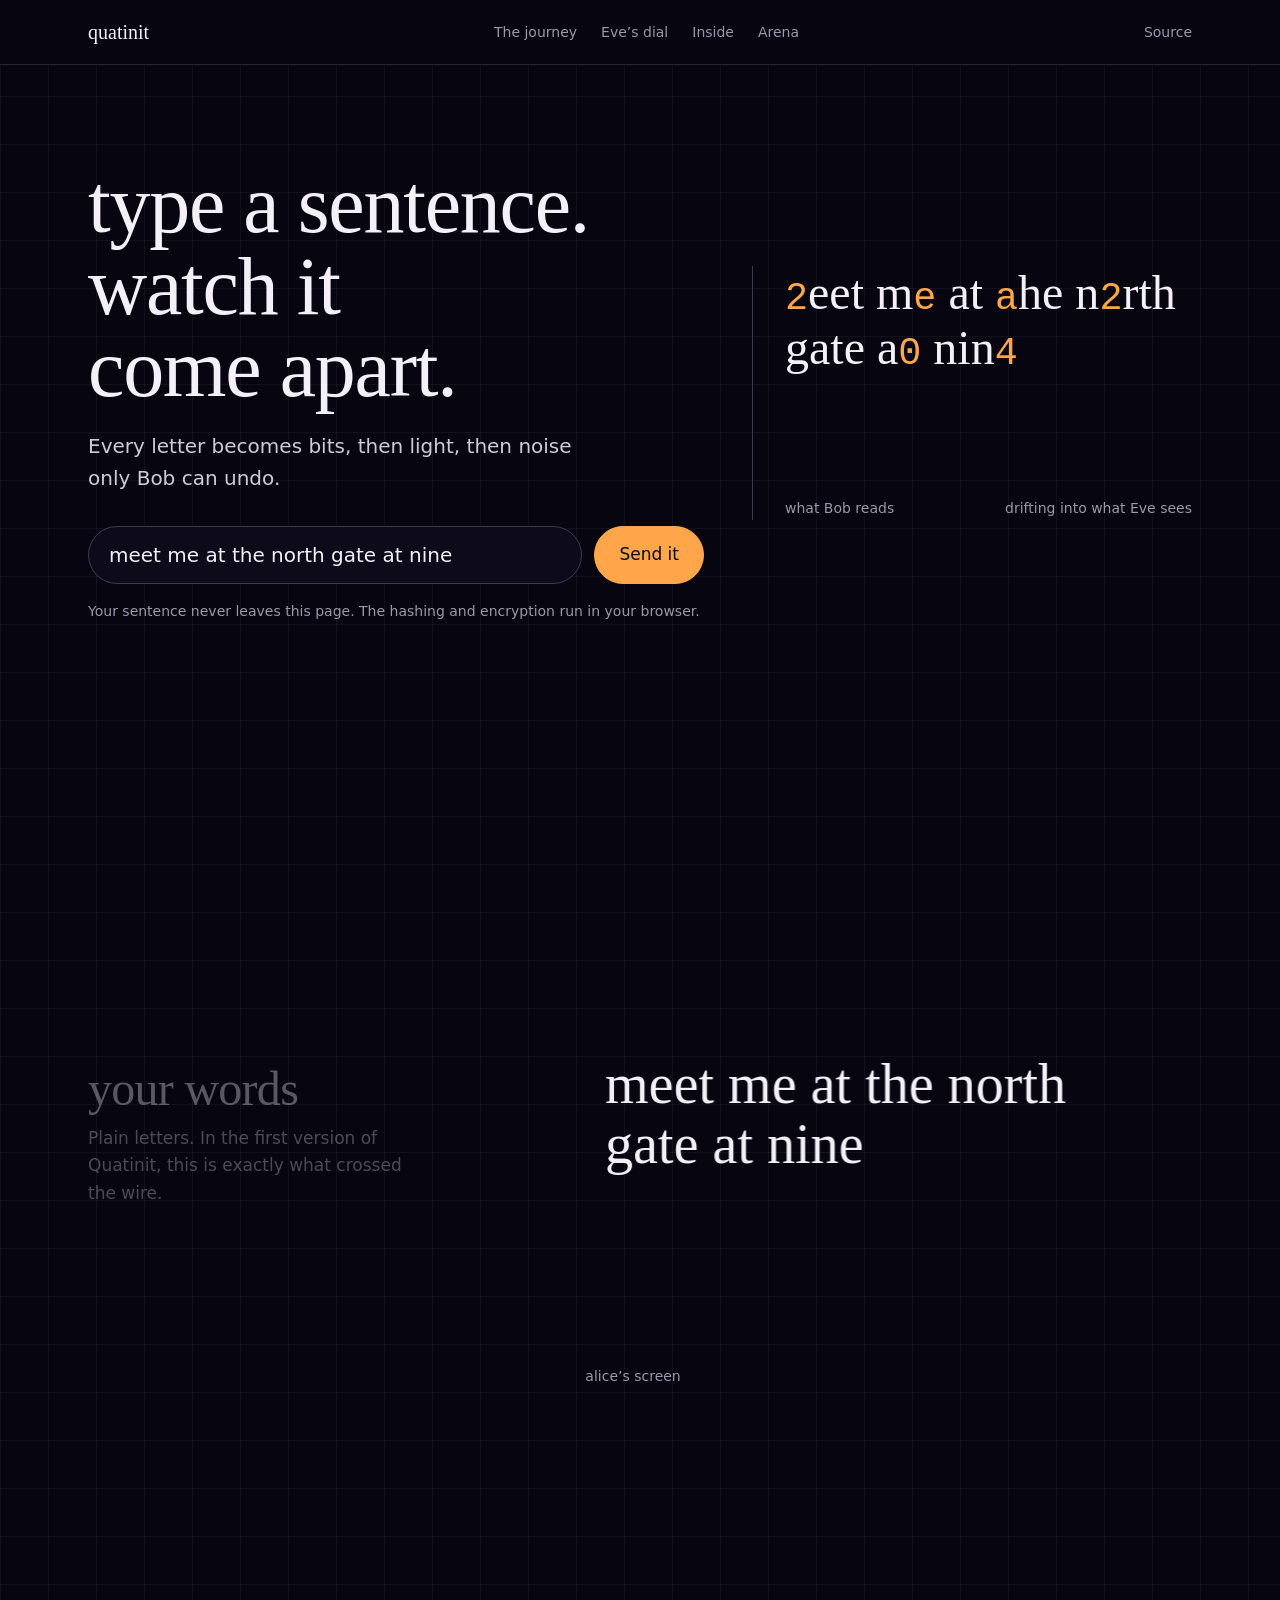
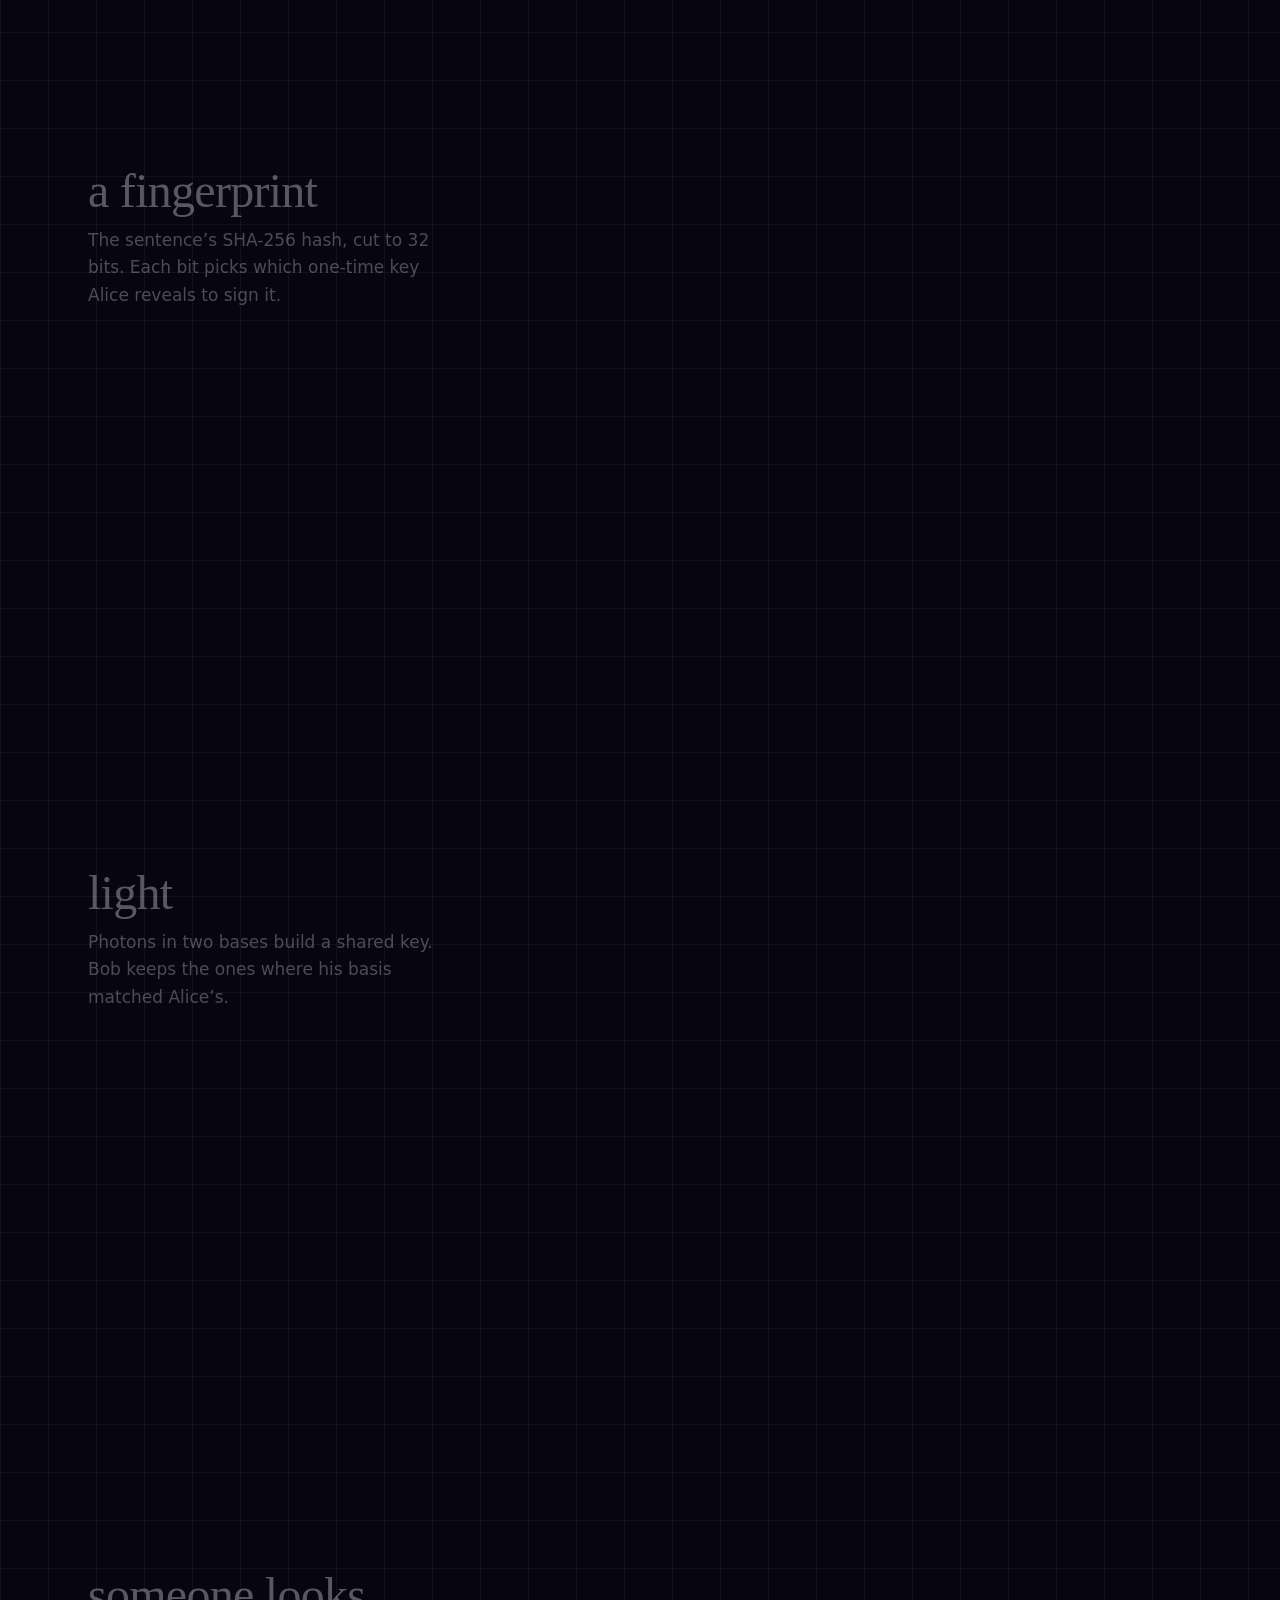
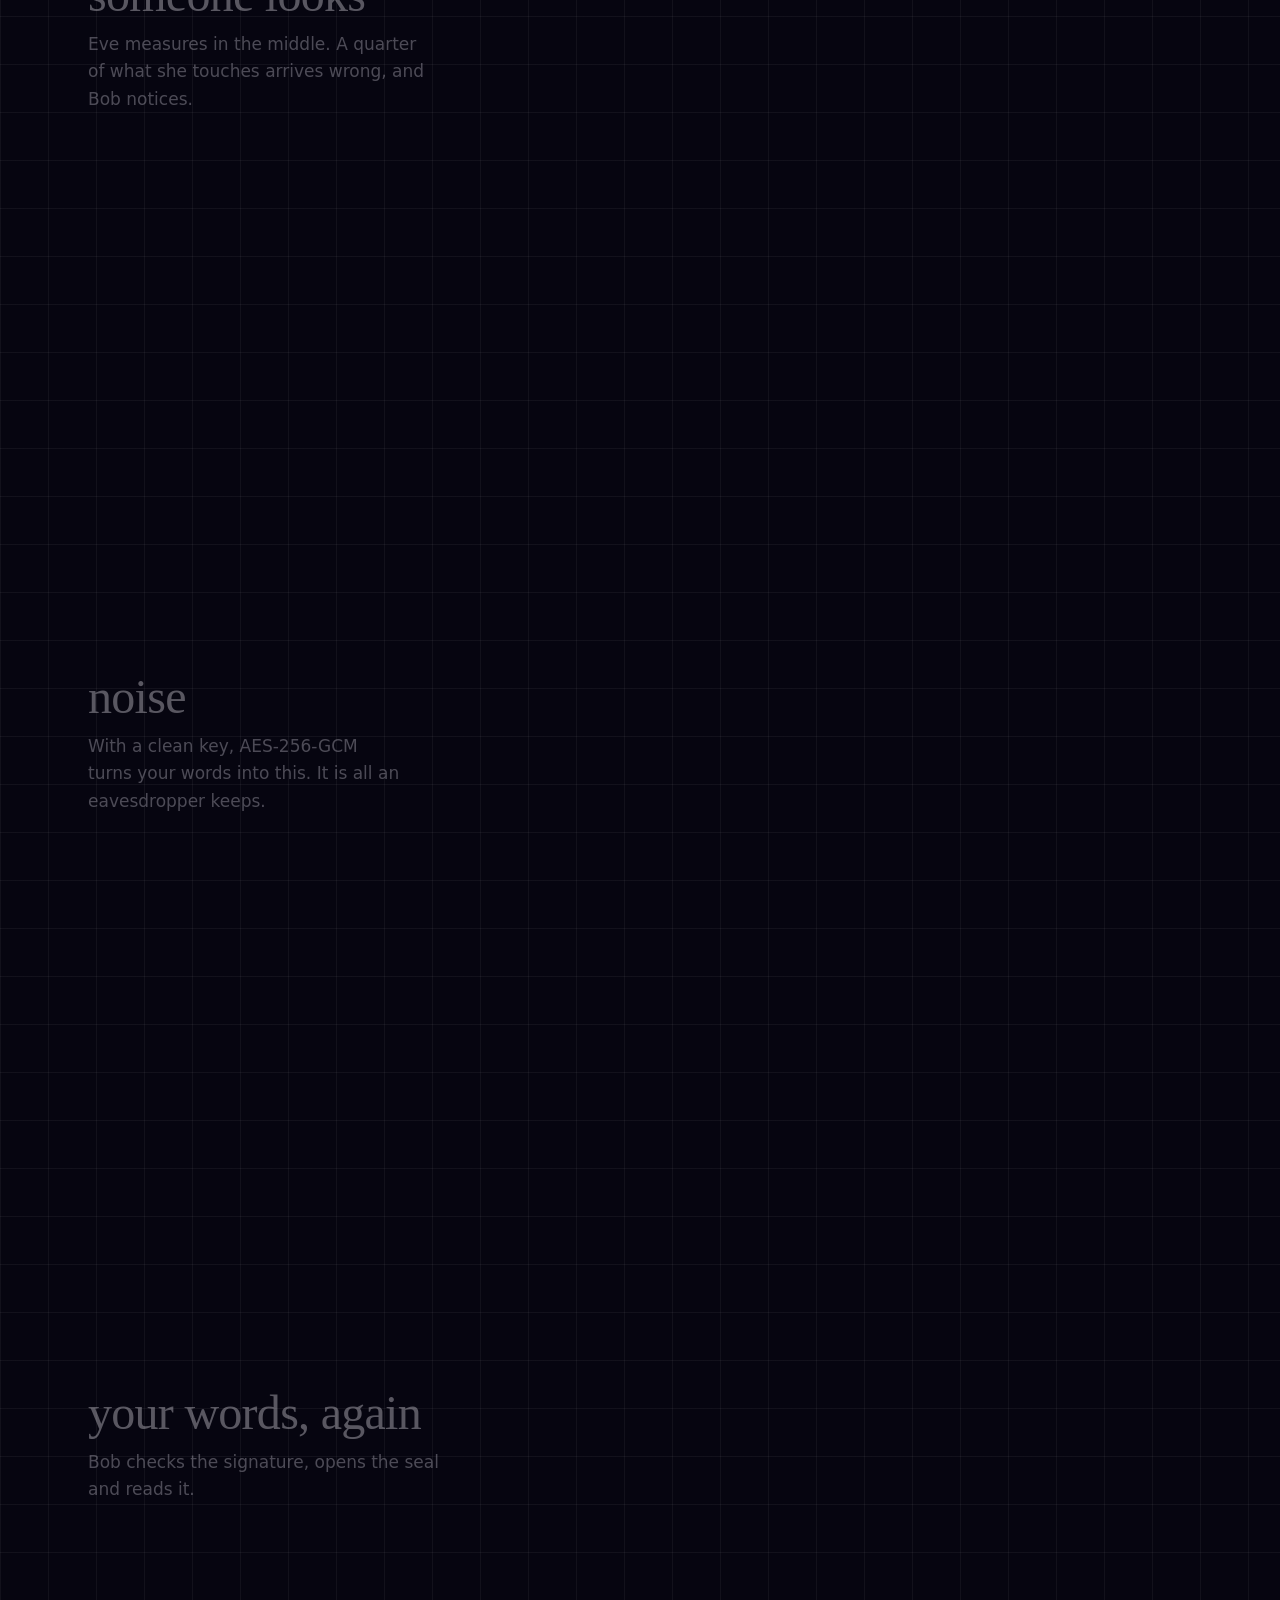
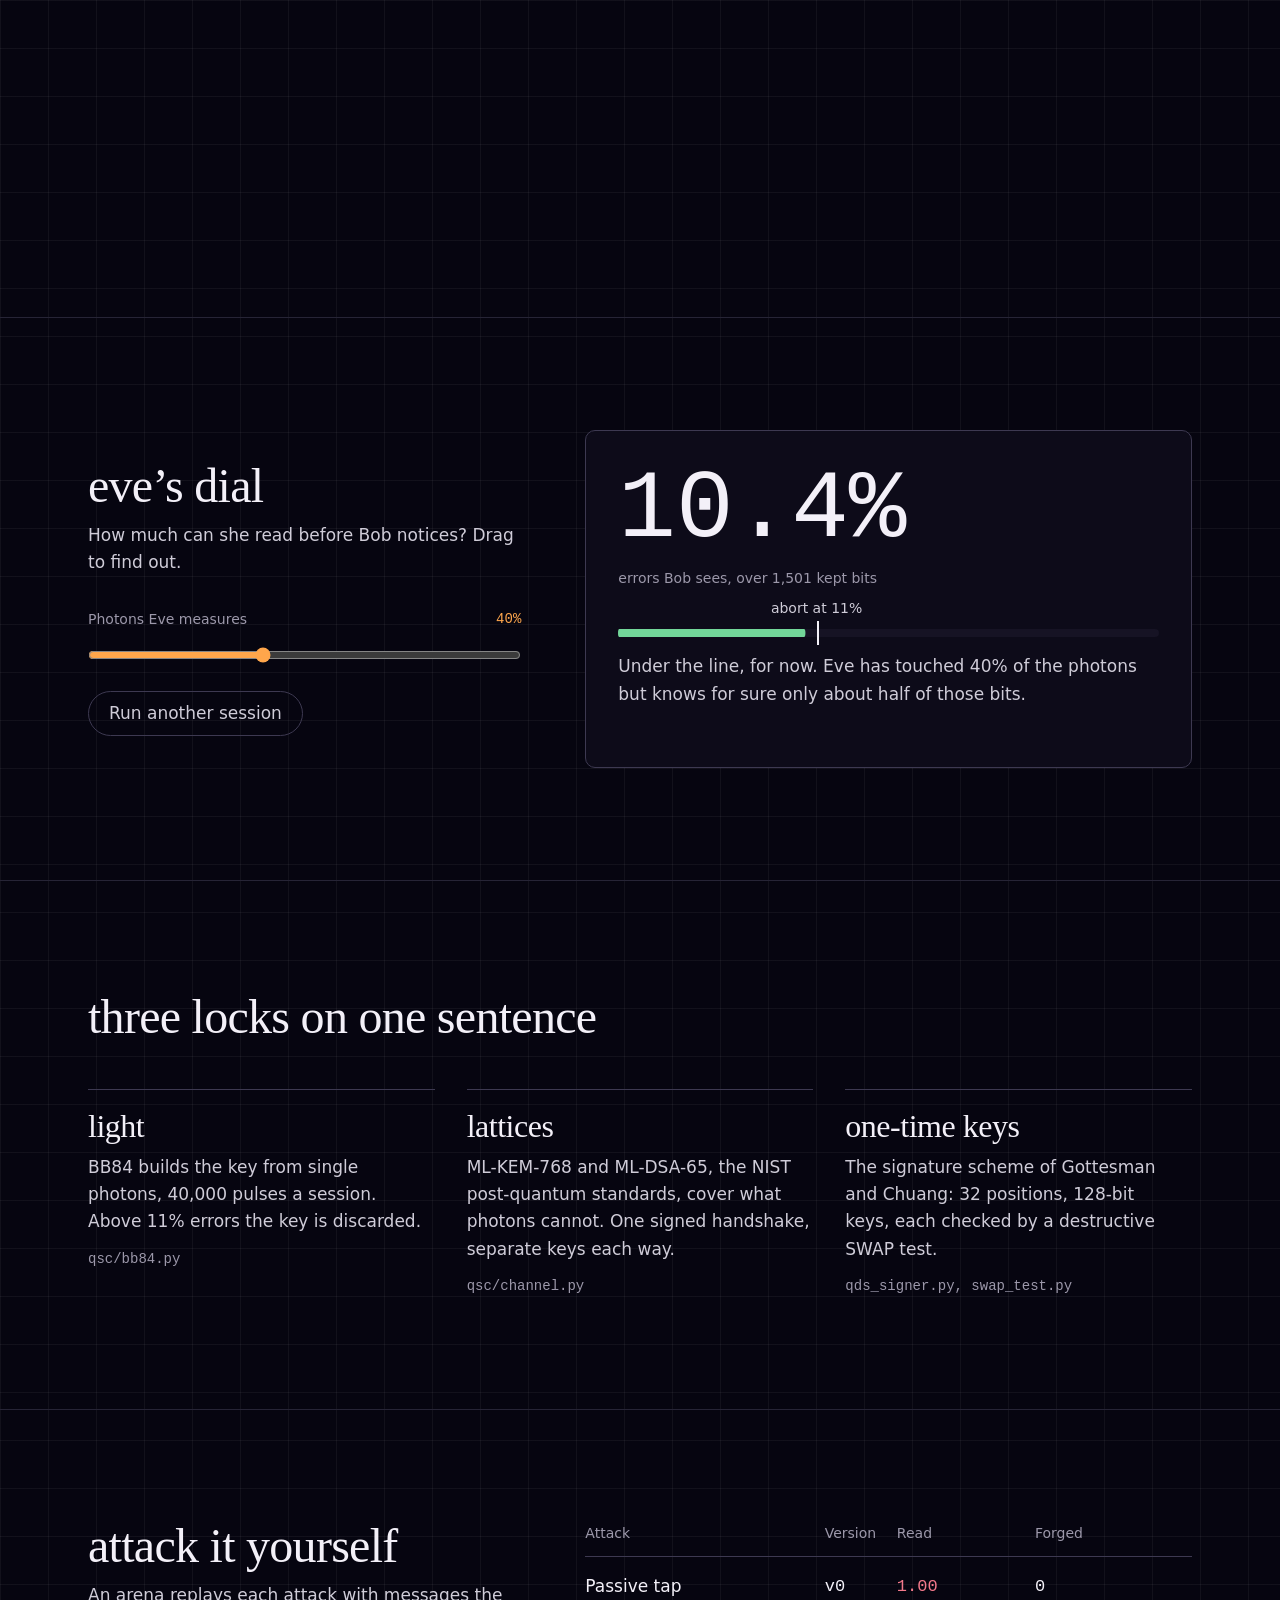
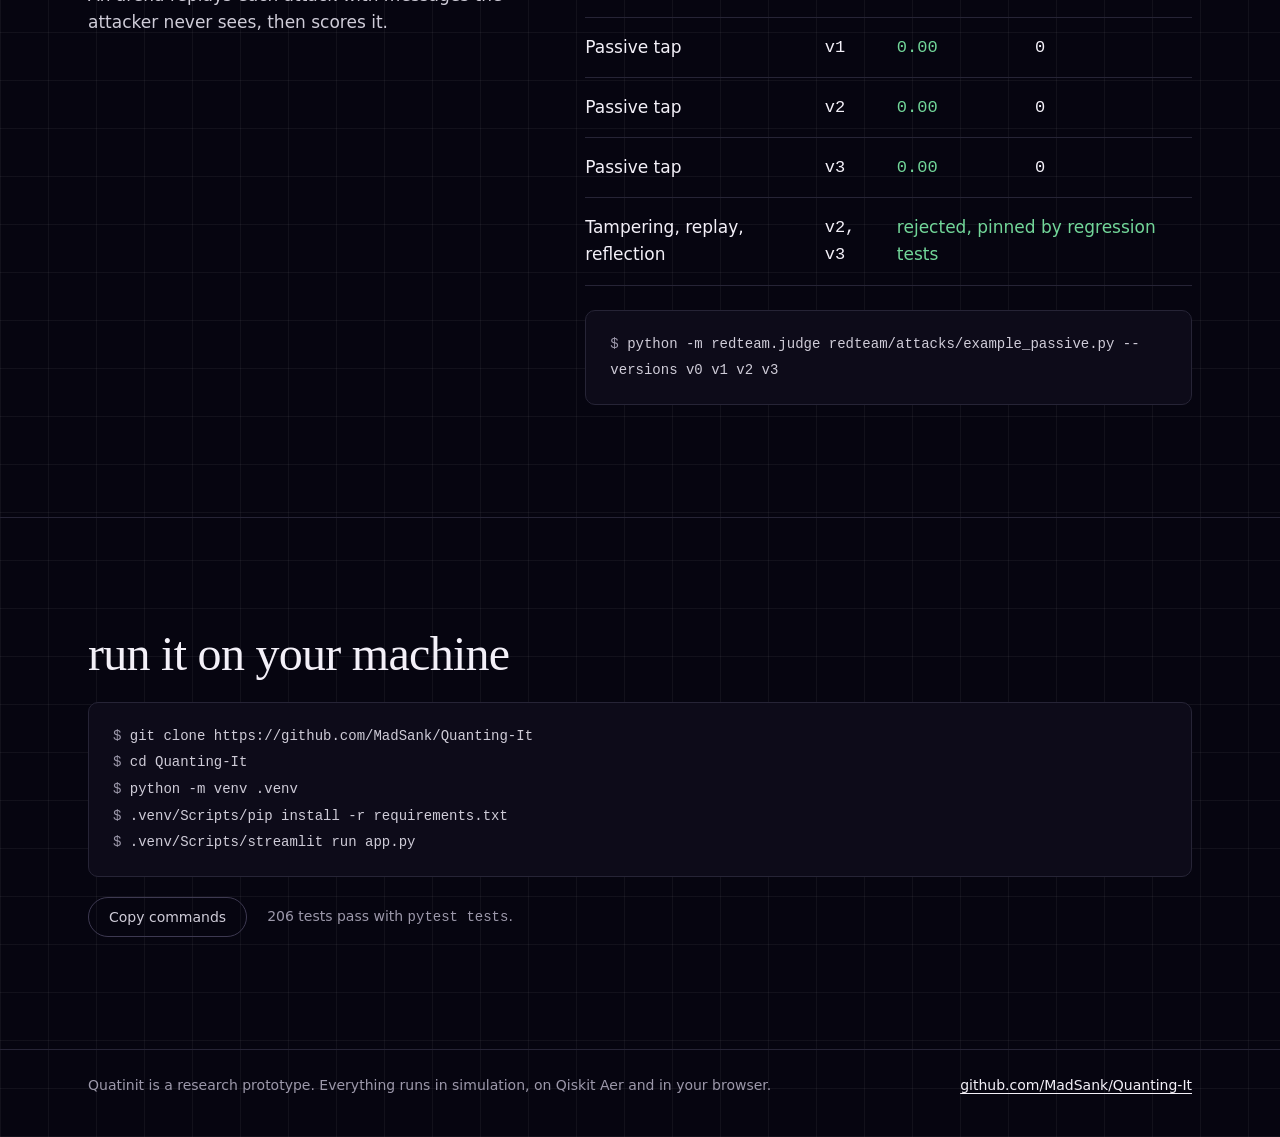
==== commit 2119d1b6: "Add v3 architecture and fix review rounds 2 to 5 v3 (src/qsc/v3.py, recommended): two independent pa" ====
--- a/website/site/index.html
+++ b/website/site/index.html
@@ -6,6 +6,8 @@
 <title>Quatinit: send a sentence through a quantum-safe line</title>
 <meta name="description" content="Type a sentence and watch it become hash bits, photons and ciphertext on its way from Alice to Bob. Quatinit is a research prototype of quantum-safe messaging.">
 <meta name="theme-color" content="#07060d">
+<meta http-equiv="Content-Security-Policy" content="default-src 'none'; script-src 'self'; style-src 'self' https://fonts.googleapis.com; font-src https://fonts.gstatic.com; img-src 'self'; connect-src 'none'; base-uri 'none'; form-action 'none'">
+<meta name="referrer" content="no-referrer">
 <link rel="icon" href="assets/mark.svg" type="image/svg+xml">
 <link rel="preconnect" href="https://fonts.googleapis.com">
 <link rel="preconnect" href="https://fonts.gstatic.com" crossorigin>
@@ -91,7 +93,7 @@
       <h2 id="h2-inside">three locks on one sentence</h2>
       <div class="layers">
         <article><h3>light</h3><p>BB84 builds the key from single photons, 40,000 pulses a session. Above 11% errors the key is discarded.</p><p class="m spec">qsc/bb84.py</p></article>
-        <article><h3>lattices</h3><p>ML-KEM-768 and ML-DSA-65, the NIST post-quantum standards, cover what photons cannot. Every handshake message is signed.</p><p class="m spec">qsc/channel.py</p></article>
+        <article><h3>lattices</h3><p>ML-KEM-768 and ML-DSA-65, the NIST post-quantum standards, cover what photons cannot. One signed handshake, separate keys each way.</p><p class="m spec">qsc/channel.py</p></article>
         <article><h3>one-time keys</h3><p>The signature scheme of Gottesman and Chuang: 32 positions, 128-bit keys, each checked by a destructive SWAP test.</p><p class="m spec">qds_signer.py, swap_test.py</p></article>
       </div>
     </div>
@@ -111,10 +113,11 @@
             <tr><td>Passive tap</td><td class="m">v0</td><td class="m bad">1.00</td><td class="m">0</td></tr>
             <tr><td>Passive tap</td><td class="m">v1</td><td class="m good">0.00</td><td class="m">0</td></tr>
             <tr><td>Passive tap</td><td class="m">v2</td><td class="m good">0.00</td><td class="m">0</td></tr>
-            <tr><td>Tampering, replay, stripped tags</td><td class="m">v2</td><td colspan="2" class="good">rejected, pinned by regression tests</td></tr>
+            <tr><td>Passive tap</td><td class="m">v3</td><td class="m good">0.00</td><td class="m">0</td></tr>
+            <tr><td>Tampering, replay, reflection</td><td class="m">v2, v3</td><td colspan="2" class="good">rejected, pinned by regression tests</td></tr>
           </tbody>
         </table>
-        <pre class="cmd m"><span class="p">$</span> python -m redteam.judge redteam/attacks/example_passive.py --versions v0 v1 v2</pre>
+        <pre class="cmd m"><span class="p">$</span> python -m redteam.judge redteam/attacks/example_passive.py --versions v0 v1 v2 v3</pre>
       </div>
     </div>
   </section>
@@ -127,7 +130,7 @@
 <span class="p">$</span> python -m venv .venv
 <span class="p">$</span> .venv/Scripts/pip install -r requirements.txt
 <span class="p">$</span> .venv/Scripts/streamlit run app.py</pre>
-      <div class="run-foot"><button class="choice" id="copy" type="button">Copy commands</button><span>186 tests pass with <span class="m">pytest tests</span>.</span></div>
+      <div class="run-foot"><button class="choice" id="copy" type="button">Copy commands</button><span>206 tests pass with <span class="m">pytest tests</span>.</span></div>
     </div>
   </section>
 </main>
